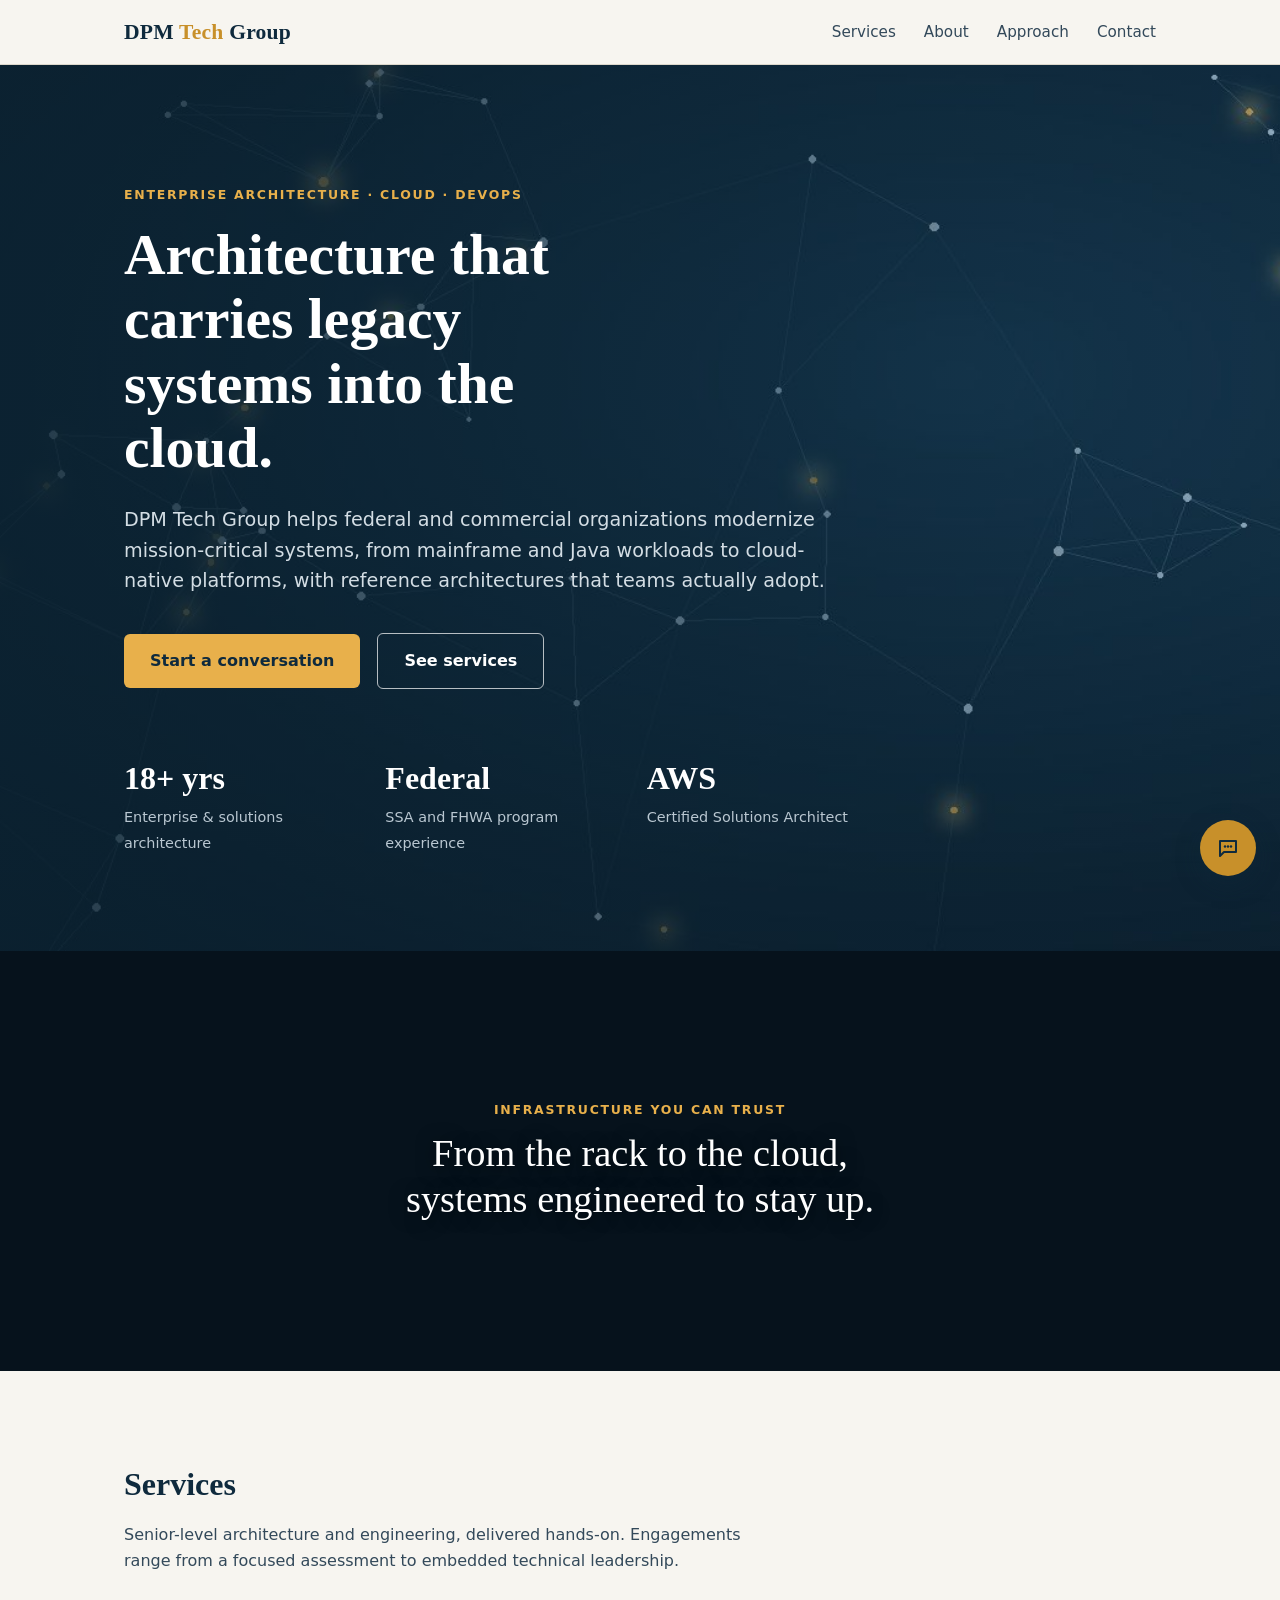
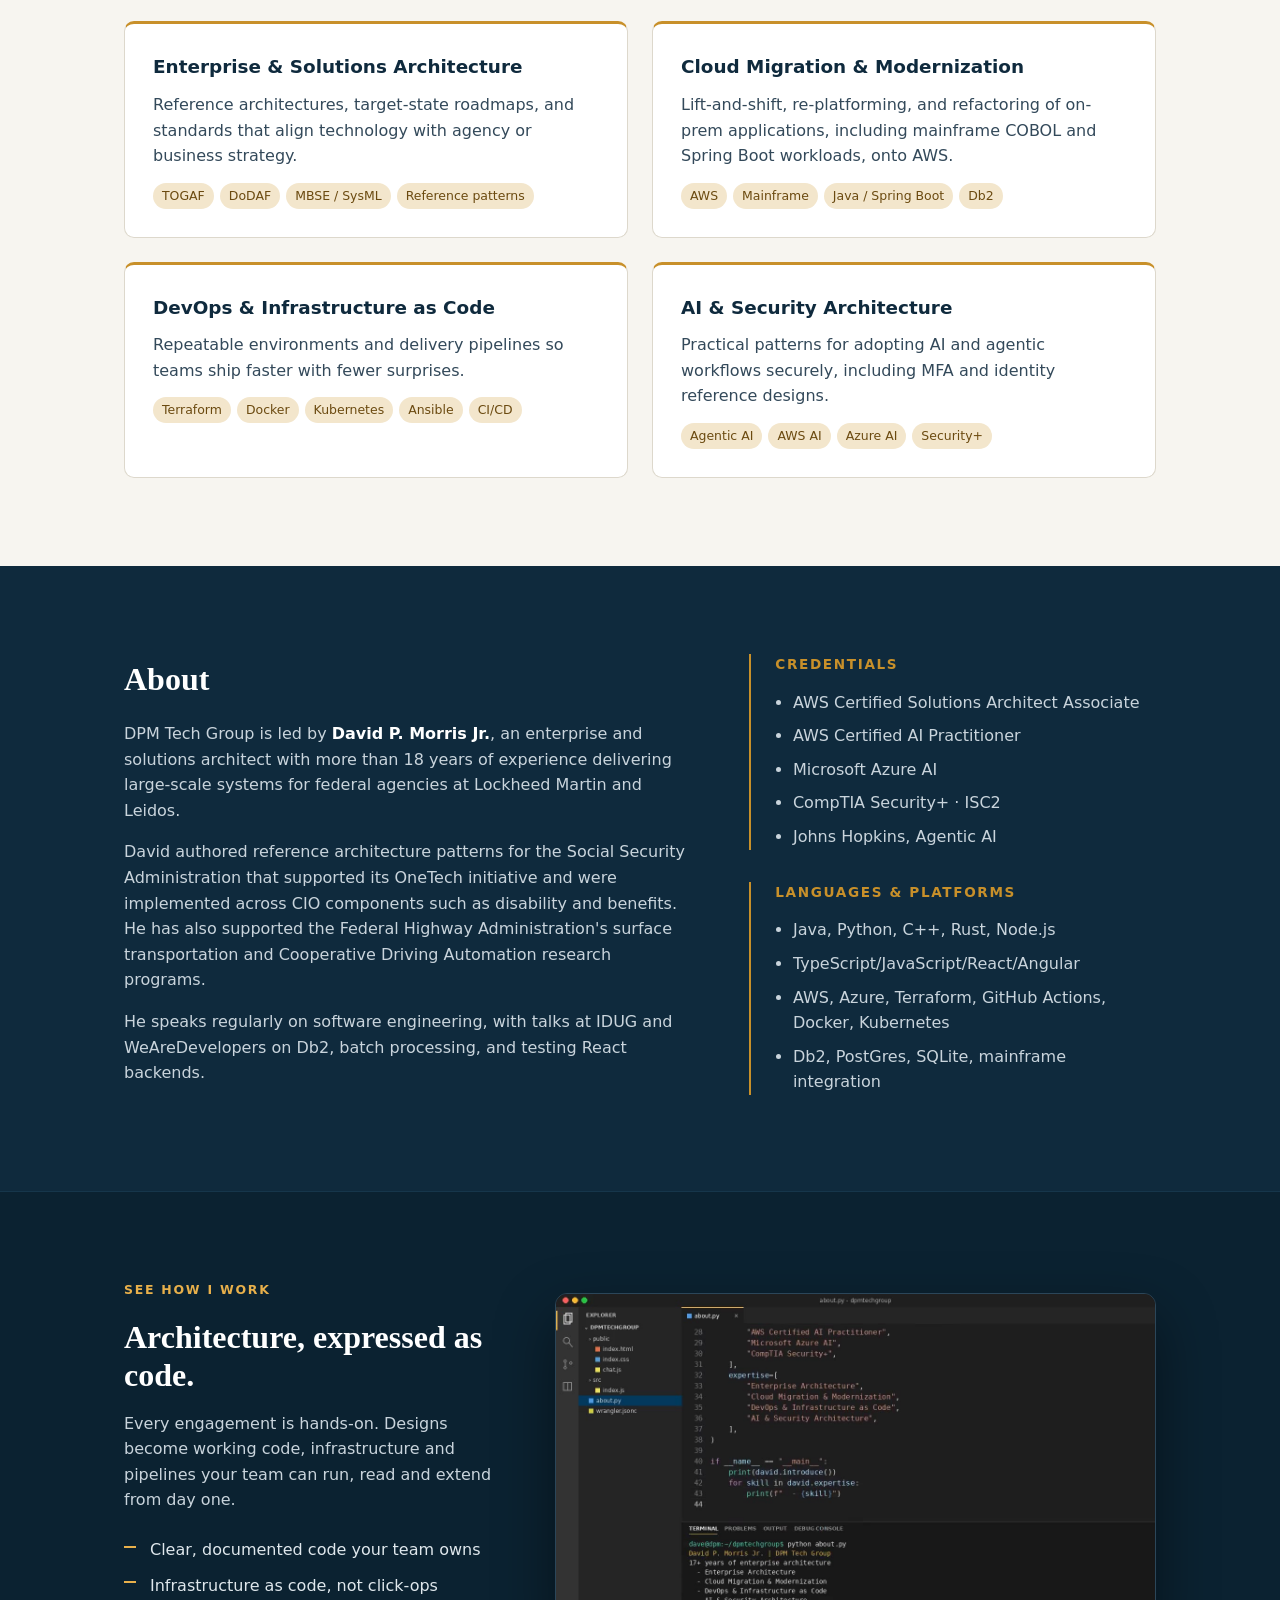
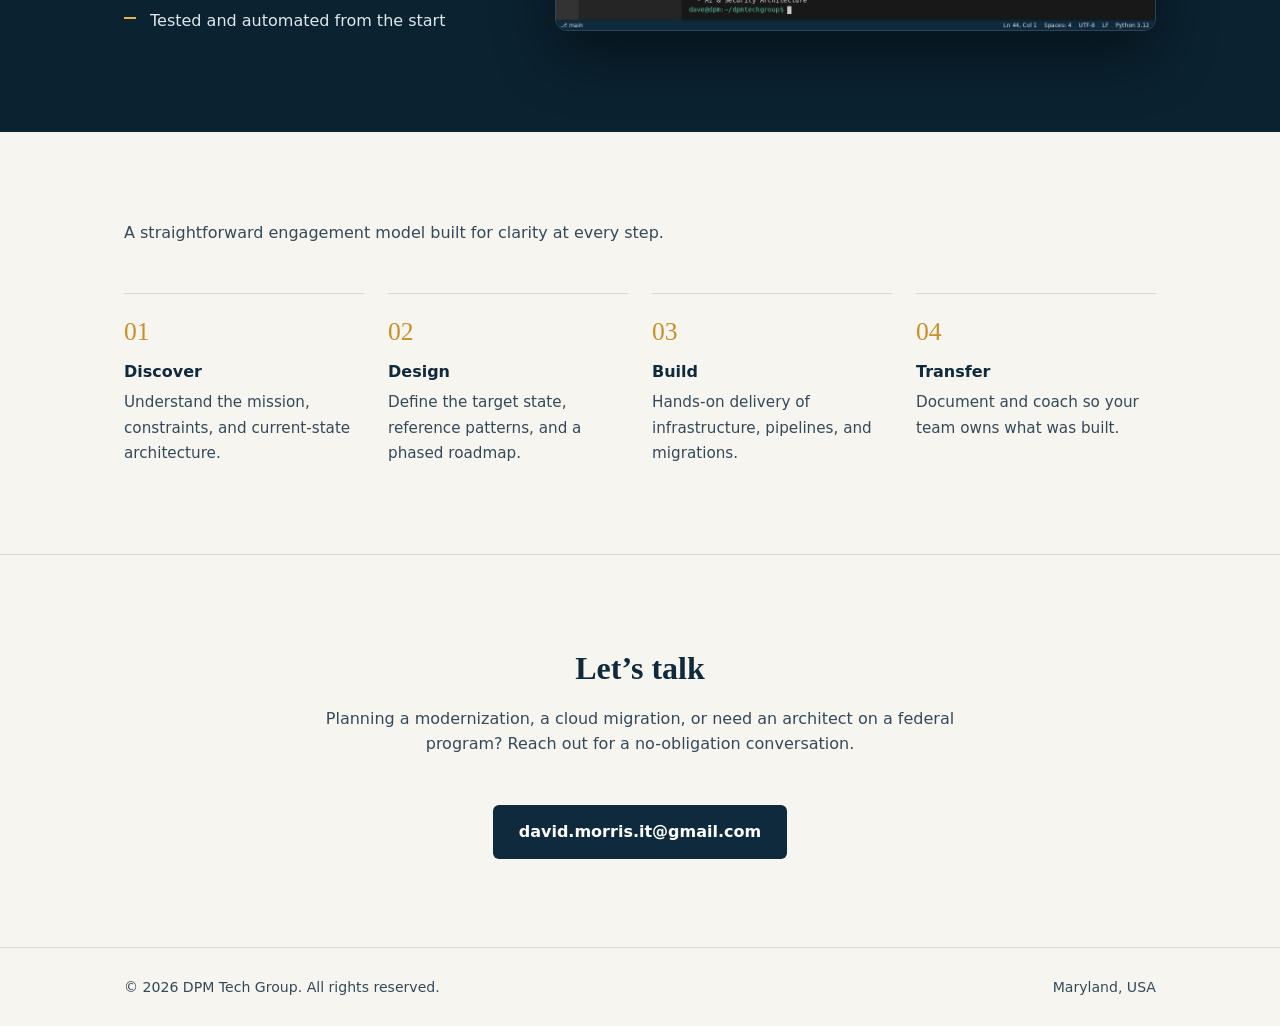
==== public/index.html @ 83e02fd6 "initial commit" ====
<!DOCTYPE html>
<html lang="en">
<head>
  <meta charset="utf-8">
  <meta name="viewport" content="width=device-width, initial-scale=1">
  <title>DPM Tech Group — Enterprise Architecture & Cloud Consulting</title>
  <meta name="description" content="DPM Tech Group provides enterprise architecture, cloud migration, and DevOps consulting for federal and commercial organizations.">
  <link rel="canonical" href="https://dpmtechgroup.com/">
  <meta property="og:title" content="DPM Tech Group — Enterprise Architecture & Cloud Consulting">
  <meta property="og:description" content="Architecture, cloud modernization, and DevOps consulting led by David P. Morris Jr.">
  <meta property="og:url" content="https://dpmtechgroup.com/">
  <meta property="og:type" content="website">
  <link rel="icon" href="data:image/svg+xml,<svg xmlns='http://www.w3.org/2000/svg' viewBox='0 0 64 64'><rect width='64' height='64' rx='12' fill='%230f2a3d'/><text x='50%25' y='56%25' text-anchor='middle' dominant-baseline='middle' font-family='Georgia,serif' font-size='30' fill='%23e8b04b'>D</text></svg>">
  <link rel="stylesheet" href="index.css">
</head>
<body>

<header>
  <div class="wrap nav">
    <a class="brand" href="#top">DPM <span>Tech</span> Group</a>
    <nav aria-label="Main">
      <ul>
        <li><a class="link" href="#services">Services</a></li>
        <li><a class="link" href="#about">About</a></li>
        <li><a class="link" href="#approach">Approach</a></li>
        <li><a class="link" href="#contact">Contact</a></li>
      </ul>
    </nav>
  </div>
</header>

<main id="top">
  <section class="hero">
    <video class="hero-video" autoplay muted loop playsinline preload="auto" poster="hero-poster.jpg" aria-hidden="true">
      <source src="hero.mp4" type="video/mp4">
    </video>
    <div class="wrap">
      <p class="eyebrow">Enterprise Architecture &middot; Cloud &middot; DevOps</p>
      <h1>Architecture that carries legacy systems into the cloud.</h1>
      <p class="lede">DPM Tech Group helps federal and commercial organizations modernize mission-critical systems, from mainframe and Java workloads to cloud-native platforms, with reference architectures that teams actually adopt.</p>
      <a class="btn" href="#contact">Start a conversation</a>
      <a class="btn ghost" href="#services">See services</a>

      <div class="stats">
        <div class="stat"><b>18+ yrs</b><small>Enterprise &amp; solutions architecture</small></div>
        <div class="stat"><b>Federal</b><small>SSA and FHWA program experience</small></div>
        <div class="stat"><b>AWS</b><small>Certified Solutions Architect</small></div>
      </div>
    </div>
  </section>

  <section class="banner" aria-label="Data center infrastructure">
    <video class="banner-video" autoplay muted loop playsinline preload="metadata" poster="datacenter-poster.jpg" aria-hidden="true">
      <source src="datacenter.mp4" type="video/mp4">
    </video>
    <div class="wrap banner-text">
      <p class="eyebrow">Infrastructure you can trust</p>
      <p class="banner-line">From the rack to the cloud, systems engineered to stay up.</p>
    </div>
  </section>

  <section id="services">
    <div class="wrap">
      <h2>Services</h2>
      <p class="section-intro">Senior-level architecture and engineering, delivered hands-on. Engagements range from a focused assessment to embedded technical leadership.</p>
      <div class="grid">
        <article class="card">
          <h3>Enterprise &amp; Solutions Architecture</h3>
          <p>Reference architectures, target-state roadmaps, and standards that align technology with agency or business strategy.</p>
          <ul class="tags"><li>TOGAF</li><li>DoDAF</li><li>MBSE / SysML</li><li>Reference patterns</li></ul>
        </article>
        <article class="card">
          <h3>Cloud Migration &amp; Modernization</h3>
          <p>Lift-and-shift, re-platforming, and refactoring of on-prem applications, including mainframe COBOL and Spring Boot workloads, onto AWS.</p>
          <ul class="tags"><li>AWS</li><li>Mainframe</li><li>Java / Spring Boot</li><li>Db2</li></ul>
        </article>
        <article class="card">
          <h3>DevOps &amp; Infrastructure as Code</h3>
          <p>Repeatable environments and delivery pipelines so teams ship faster with fewer surprises.</p>
          <ul class="tags"><li>Terraform</li><li>Docker</li><li>Kubernetes</li><li>Ansible</li><li>CI/CD</li></ul>
        </article>
        <article class="card">
          <h3>AI &amp; Security Architecture</h3>
          <p>Practical patterns for adopting AI and agentic workflows securely, including MFA and identity reference designs.</p>
          <ul class="tags"><li>Agentic AI</li><li>AWS AI</li><li>Azure AI</li><li>Security+</li></ul>
        </article>
      </div>
    </div>
  </section>

  <section id="about" class="about">
    <div class="wrap cols">
      <div>
        <h2>About</h2>
        <p>DPM Tech Group is led by <strong>David P. Morris Jr.</strong>, an enterprise and solutions architect with more than 18 years of experience delivering large-scale systems for federal agencies at Lockheed Martin and Leidos.</p>
        <p>David authored reference architecture patterns for the Social Security Administration that supported its OneTech initiative and were implemented across CIO components such as disability and benefits. He has also supported the Federal Highway Administration's surface transportation and Cooperative Driving Automation research programs.</p>
        <p>He speaks regularly on software engineering, with talks at IDUG and WeAreDevelopers on Db2, batch processing, and testing React backends.</p>
      </div>
      <div>
        <div class="panel">
          <h3>Credentials</h3>
          <ul>
            <li>AWS Certified Solutions Architect Associate</li>
            <li>AWS Certified AI Practitioner</li>
            <li>Microsoft Azure AI</li>
            <li>CompTIA Security+ &middot; ISC2</li>
            <li>Johns Hopkins, Agentic AI</li>
          </ul>
        </div>
        <div class="panel">
          <h3>Languages &amp; Platforms</h3>
          <ul>
            <li>Java, Python, C++, Rust, Node.js </li>
            <li>TypeScript/JavaScript/React/Angular</li>
            <li>AWS, Azure, Terraform, GitHub Actions, Docker, Kubernetes</li>
            <li>Db2, PostGres, SQLite, mainframe integration</li>
          </ul>
        </div>
      </div>
    </div>
  </section>

  <section id="how-i-work" class="howiwork">
    <div class="wrap howiwork-grid">
      <div class="howiwork-text">
        <p class="eyebrow">See how I work</p>
        <h2>Architecture, expressed as code.</h2>
        <p>Every engagement is hands-on. Designs become working code, infrastructure and pipelines your team can run, read and extend from day one.</p>
        <ul class="howiwork-points">
          <li>Clear, documented code your team owns</li>
          <li>Infrastructure as code, not click-ops</li>
          <li>Tested and automated from the start</li>
        </ul>
      </div>
      <figure class="howiwork-media">
        <video id="howVideo" muted playsinline loop preload="none" poster="how-i-work-poster.jpg" aria-label="Video: Python code describing DPM Tech Group being typed in a code editor and run in the terminal">
          <source src="how-i-work.mp4" type="video/mp4">
        </video>
      </figure>
    </div>
  </section>

  <section id="approach" class="approach">
    <div class="wrap">
      <p class="section-intro">A straightforward engagement model built for clarity at every step.</p>
      <ol>
        <li><strong>Discover</strong><span>Understand the mission, constraints, and current-state architecture.</span></li>
        <li><strong>Design</strong><span>Define the target state, reference patterns, and a phased roadmap.</span></li>
        <li><strong>Build</strong><span>Hands-on delivery of infrastructure, pipelines, and migrations.</span></li>
        <li><strong>Transfer</strong><span>Document and coach so your team owns what was built.</span></li>
      </ol>
    </div>
  </section>

  <section id="contact" class="contact">
    <div class="wrap">
      <h2>Let&rsquo;s talk</h2>
      <p class="section-intro">Planning a modernization, a cloud migration, or need an architect on a federal program? Reach out for a no-obligation conversation.</p>
      <!-- TODO: replace with the address you set up in Cloudflare Email Routing -->
      <a class="btn" href="mailto:david.morris.it@gmail.com">david.morris.it@gmail.com</a>
    </div>
  </section>
</main>

<footer>
  <div class="wrap">
    <span>&copy; <span id="yr">2026</span> DPM Tech Group. All rights reserved.</span>
    <span>Maryland, USA</span>
  </div>
</footer>

<a href="#top" class="to-top" id="toTop" aria-label="Back to top" title="Back to top">
  <svg viewBox="0 0 24 24" width="22" height="22" aria-hidden="true" focusable="false">
    <path d="M12 19V5M5 12l7-7 7 7" fill="none" stroke="currentColor" stroke-width="2.4" stroke-linecap="round" stroke-linejoin="round"/>
  </svg>
</a>

<script>
  document.getElementById('yr').textContent = new Date().getFullYear();

  // Back-to-top button: show after scrolling one screen, smooth-scroll on click
  (function () {
    var btn = document.getElementById('toTop');
    var reduceMotion = window.matchMedia('(prefers-reduced-motion: reduce)');
    var ticking = false;

    function update() {
      btn.classList.toggle('show', window.scrollY > window.innerHeight * 0.8);
      ticking = false;
    }
    window.addEventListener('scroll', function () {
      if (!ticking) { ticking = true; requestAnimationFrame(update); }
    }, { passive: true });
    update();

    btn.addEventListener('click', function (e) {
      e.preventDefault();
      window.scrollTo({ top: 0, behavior: reduceMotion.matches ? 'auto' : 'smooth' });
      document.querySelector('.brand').focus({ preventScroll: true }); // keep keyboard focus at the top
    });
  })();

    // "See how I work" video: start from the beginning when it scrolls into view, pause when it leaves
  (function () {
    var video = document.getElementById('howVideo');
    if (!video || !('IntersectionObserver' in window)) return;
    if (window.matchMedia('(prefers-reduced-motion: reduce)').matches) return; // poster only
    var started = false;
    new IntersectionObserver(function (entries) {
      entries.forEach(function (entry) {
        if (entry.isIntersecting) {
          if (!started) { video.currentTime = 0; started = true; }
          video.play().catch(function () {});
        } else {
          video.pause();
        }
      });
    }, { threshold: 0.5 }).observe(video);
  })();
</script>
<script src="chat.js" defer></script>
</body>
</html>
---- public/index.css ----
/* DPM Tech Group — site styles */
:root {
  --ink: #0f2a3d;
  --ink-2: #33495a;
  --paper: #f7f5f0;
  --card: #ffffff;
  --rule: #ddd8cc;
  --accent: #c8902a;
  --accent-soft: #f3e6cc;
  --max: 1080px;
}
* { box-sizing: border-box; }
html { scroll-behavior: smooth; }
body {
  margin: 0;
  font-family: "Inter", system-ui, -apple-system, "Segoe UI", Roboto, sans-serif;
  color: var(--ink);
  background: var(--paper);
  line-height: 1.6;
  -webkit-font-smoothing: antialiased;
}
a { color: inherit; }
.wrap { max-width: var(--max); margin: 0 auto; padding: 0 24px; }

/* Header */
header {
  position: sticky; top: 0; z-index: 10;
  background: rgba(247,245,240,.92);
  backdrop-filter: blur(8px);
  border-bottom: 1px solid var(--rule);
}
.nav { display: flex; align-items: center; justify-content: space-between; height: 64px; }
.brand { font-family: Georgia, "Times New Roman", serif; font-size: 1.35rem; font-weight: 700; text-decoration: none; letter-spacing: .01em; }
.brand span { color: var(--accent); }
.nav ul { list-style: none; display: flex; gap: 28px; margin: 0; padding: 0; }
.nav a.link { text-decoration: none; font-size: .95rem; color: var(--ink-2); }
.nav a.link:hover { color: var(--ink); }

/* Hero */
.hero {
  position: relative; overflow: hidden; isolation: isolate;
  padding: 120px 0 96px; background: #0b2231; color: #fff;
}
.hero-video, .hero::before { position: absolute; inset: 0; width: 100%; height: 100%; z-index: -1; }
.hero-video { object-fit: cover; }
.hero::before {
  content: ""; z-index: 0; pointer-events: none;
  background: linear-gradient(90deg, rgba(11,34,49,.85) 0%, rgba(11,34,49,.55) 55%, rgba(11,34,49,.2) 100%);
}
.hero .wrap { position: relative; z-index: 1; }
.hero h1 { color: #fff; }
.hero .eyebrow { color: #e8b04b; }
.hero .lede { color: #d3dde4; }
.hero .btn { background: #e8b04b; color: var(--ink); }
.hero .btn:hover { background: #f0c26b; }
.hero .btn.ghost { background: transparent; color: #fff; border-color: rgba(255,255,255,.7); }
.hero .btn.ghost:hover { background: #fff; color: var(--ink); }
.hero .stat b { color: #fff; }
.hero .stat small { color: #b9c7d1; }
@media (prefers-reduced-motion: reduce) { .hero-video { display: none; } .hero { background: #0b2231 url(hero-poster.jpg) center/cover; } }
.eyebrow { text-transform: uppercase; letter-spacing: .14em; font-size: .78rem; font-weight: 600; color: var(--accent); margin: 0 0 18px; }
h1 {
  font-family: Georgia, "Times New Roman", serif;
  font-size: clamp(2.2rem, 5vw, 3.6rem);
  line-height: 1.12; font-weight: 700; margin: 0 0 24px; max-width: 18ch;
}
.lede { font-size: 1.2rem; color: var(--ink-2); max-width: 60ch; margin: 0 0 36px; }
.btn {
  display: inline-block; padding: 14px 26px; border-radius: 6px;
  background: var(--ink); color: #fff; text-decoration: none; font-weight: 600;
  transition: transform .15s ease, background .15s ease;
}
.btn:hover { background: #18405c; transform: translateY(-1px); }
.btn.ghost { background: transparent; color: var(--ink); border: 1px solid var(--ink); margin-left: 12px; }
.btn.ghost:hover { background: var(--ink); color: #fff; }

.stats { display: grid; grid-template-columns: repeat(3, 1fr); gap: 24px; margin-top: 64px; max-width: 760px; }
.stat b { display: block; font-family: Georgia, serif; font-size: 2rem; color: var(--ink); }
.stat small { color: var(--ink-2); font-size: .9rem; }

/* Sections */
section { padding: 88px 0; }
h2 { font-family: Georgia, "Times New Roman", serif; font-size: 2rem; margin: 0 0 12px; }
.section-intro { color: var(--ink-2); max-width: 62ch; margin: 0 0 48px; }

.grid { display: grid; grid-template-columns: repeat(2, 1fr); gap: 24px; }
@media (max-width: 760px) { .grid { grid-template-columns: 1fr; } }
.card {
  background: var(--card); border: 1px solid var(--rule); border-radius: 10px; padding: 28px;
  border-top: 3px solid var(--accent);
}
.card h3 { margin: 0 0 10px; font-size: 1.15rem; }
.card p { margin: 0 0 14px; color: var(--ink-2); }
.tags { display: flex; flex-wrap: wrap; gap: 6px; margin: 0; padding: 0; list-style: none; }
.tags li { font-size: .78rem; background: var(--accent-soft); color: #6b4a10; padding: 3px 9px; border-radius: 999px; }

.about { background: var(--ink); color: #e9eef2; }
.about h2 { color: #fff; }
.about .cols { display: grid; grid-template-columns: 1.4fr 1fr; gap: 56px; align-items: start; }
.about p { color: #c9d4dc; }
.about ul { padding-left: 1.1em; margin: 0; color: #c9d4dc; }
.about li { margin-bottom: 8px; }
.about h3 { color: var(--accent); font-size: .85rem; text-transform: uppercase; letter-spacing: .12em; margin: 0 0 14px; }
.about .panel { border-left: 2px solid var(--accent); padding-left: 24px; }
.about .panel + .panel { margin-top: 32px; }

.approach ol { list-style: none; counter-reset: step; padding: 0; margin: 0; display: grid; grid-template-columns: repeat(auto-fit, minmax(220px, 1fr)); gap: 24px; }
.approach li { counter-increment: step; padding-top: 18px; border-top: 1px solid var(--rule); }
.approach li::before { content: "0" counter(step); font-family: Georgia, serif; font-size: 1.6rem; color: var(--accent); display: block; margin-bottom: 6px; }
.approach strong { display: block; margin-bottom: 4px; }
.approach span { color: var(--ink-2); font-size: .95rem; }

.contact { text-align: center; border-top: 1px solid var(--rule); }
.contact .section-intro { margin-left: auto; margin-right: auto; }

footer { padding: 28px 0; border-top: 1px solid var(--rule); color: var(--ink-2); font-size: .88rem; }
footer .wrap { display: flex; justify-content: space-between; flex-wrap: wrap; gap: 12px; }

@media (max-width: 760px) {
  .nav ul { display: none; }
  .hero { padding: 64px 0 56px; }
  .stats { grid-template-columns: 1fr; gap: 16px; }
  .about .cols { grid-template-columns: 1fr; gap: 40px; }
  .btn.ghost { margin: 12px 0 0; }
}
.about strong { color: #fff; }

/* Data center video banner */
.banner {
  position: relative; overflow: hidden; isolation: isolate;
  height: clamp(260px, 38vw, 420px); padding: 0;
  display: flex; align-items: center;
  background: #06121c url(datacenter-poster.jpg) center/cover;
  color: #fff;
}
.banner-video { position: absolute; inset: 0; width: 100%; height: 100%; object-fit: cover; z-index: -2; }
.banner::before {
  content: ""; position: absolute; inset: 0; z-index: -1;
  background: linear-gradient(180deg, rgba(6,18,28,.35) 0%, rgba(6,18,28,.15) 40%, rgba(6,18,28,.75) 100%);
}
.banner-text { width: 100%; text-align: center; }
.banner .eyebrow { color: #e8b04b; margin-bottom: 10px; }
.banner-line {
  margin: 0 auto; max-width: 26ch;
  font-family: Georgia, "Times New Roman", serif;
  font-size: clamp(1.5rem, 3.2vw, 2.4rem); line-height: 1.2;
  text-shadow: 0 2px 18px rgba(0,0,0,.6);
}
@media (prefers-reduced-motion: reduce) { .banner-video { display: none; } }

/* Back-to-top button */
.to-top {
  position: fixed; right: 28px; bottom: 96px; z-index: 20;
  width: 48px; height: 48px; border-radius: 50%;
  display: grid; place-items: center;
  background: var(--ink); color: #fff; text-decoration: none;
  box-shadow: 0 6px 20px rgba(15,42,61,.3);
  opacity: 0; visibility: hidden; transform: translateY(12px);
  transition: opacity .25s ease, transform .25s ease, visibility .25s, background .15s ease;
}
.to-top.show { opacity: 1; visibility: visible; transform: none; }
.to-top:hover { background: var(--accent); color: var(--ink); }
.to-top:focus-visible { outline: 3px solid var(--accent); outline-offset: 3px; }
@media (max-width: 760px) { .to-top { right: 20px; bottom: 84px; width: 44px; height: 44px; } }
@media (prefers-reduced-motion: reduce) {
  html { scroll-behavior: auto; }
  .to-top { transition: none; }
}

/* Chat assistant */
.sr-only { position: absolute; width: 1px; height: 1px; padding: 0; margin: -1px; overflow: hidden; clip: rect(0 0 0 0); border: 0; }
.chat-launcher {
  position: fixed; right: 24px; bottom: 24px; z-index: 30;
  width: 56px; height: 56px; border-radius: 50%; border: 0; cursor: pointer;
  display: grid; place-items: center;
  background: var(--accent); color: var(--ink);
  box-shadow: 0 8px 24px rgba(15,42,61,.35);
  transition: transform .15s ease, background .15s ease;
}
.chat-launcher:hover { transform: scale(1.06); background: #e0a63d; }
.chat-launcher:focus-visible { outline: 3px solid var(--ink); outline-offset: 3px; }
.chat-launcher .i-close, .chat.open .chat-launcher .i-open { display: none; }
.chat.open .chat-launcher .i-close { display: block; }
body:has(.chat.open) .to-top { opacity: 0; visibility: hidden; }

.chat-panel {
  position: fixed; right: 24px; bottom: 92px; z-index: 30;
  width: min(380px, calc(100vw - 32px)); height: min(560px, calc(100vh - 120px));
  padding: 0; display: flex; flex-direction: column;
  background: #fff; border: 1px solid var(--rule); border-radius: 14px; overflow: hidden;
  box-shadow: 0 18px 50px rgba(15,42,61,.28);
  animation: chat-in .2s ease;
}
.chat-panel[hidden] { display: none; }
@keyframes chat-in { from { opacity: 0; transform: translateY(10px); } to { opacity: 1; transform: none; } }

.chat-head { display: flex; align-items: center; justify-content: space-between; padding: 14px 16px; background: var(--ink); color: #fff; }
.chat-head strong { display: block; font-family: Georgia, serif; font-size: 1.05rem; }
.chat-head strong span { color: #e8b04b; }
.chat-head small { color: #b9c7d1; font-size: .78rem; }
.chat-x { background: none; border: 0; color: #fff; font-size: 1.6rem; line-height: 1; cursor: pointer; padding: 4px 8px; border-radius: 6px; }
.chat-x:hover { background: rgba(255,255,255,.12); }

.chat-log { flex: 1; overflow-y: auto; padding: 16px; display: flex; flex-direction: column; gap: 10px; background: var(--paper); }
.msg { max-width: 85%; padding: 10px 13px; border-radius: 14px; font-size: .93rem; line-height: 1.45; white-space: pre-wrap; overflow-wrap: anywhere; }
.msg-assistant { align-self: flex-start; background: #fff; border: 1px solid var(--rule); border-bottom-left-radius: 4px; }
.msg-user { align-self: flex-end; background: var(--ink); color: #fff; border-bottom-right-radius: 4px; }
.msg-error { align-self: flex-start; background: #fdecea; color: #8a1c13; border: 1px solid #f5c2bd; }
.msg.typing { display: flex; gap: 5px; padding: 14px; }
.msg.typing span { width: 7px; height: 7px; border-radius: 50%; background: var(--ink-2); opacity: .4; animation: chat-dot 1s infinite; }
.msg.typing span:nth-child(2) { animation-delay: .15s; }
.msg.typing span:nth-child(3) { animation-delay: .3s; }
@keyframes chat-dot { 0%, 100% { opacity: .25; transform: translateY(0); } 50% { opacity: .9; transform: translateY(-3px); } }

.chat-suggest { display: flex; flex-wrap: wrap; gap: 6px; padding: 0 16px 12px; background: var(--paper); }
.chat-suggest[hidden] { display: none; }
.chat-suggest button {
  font: inherit; font-size: .8rem; cursor: pointer;
  background: #fff; color: var(--ink); border: 1px solid var(--accent); border-radius: 999px; padding: 5px 11px;
}
.chat-suggest button:hover { background: var(--accent-soft); }

.chat-form { display: flex; gap: 8px; align-items: flex-end; padding: 12px; border-top: 1px solid var(--rule); background: #fff; }
.chat-form textarea {
  flex: 1; resize: none; font: inherit; font-size: .93rem; line-height: 1.4;
  padding: 9px 12px; border: 1px solid var(--rule); border-radius: 10px; max-height: 120px; color: var(--ink);
}
.chat-form textarea:focus { outline: 2px solid var(--accent); outline-offset: 0; border-color: transparent; }
.chat-form button {
  width: 40px; height: 40px; flex: none; border: 0; border-radius: 10px; cursor: pointer;
  display: grid; place-items: center; background: var(--ink); color: #fff;
}
.chat-form button:disabled { opacity: .5; cursor: default; }
.chat-note { margin: 0; padding: 0 12px 10px; font-size: .72rem; color: var(--ink-2); background: #fff; }

@media (max-width: 760px) {
  .chat-launcher { right: 16px; bottom: 16px; width: 52px; height: 52px; }
  .chat-panel { right: 8px; left: 8px; bottom: 80px; width: auto; height: calc(100vh - 100px); }
}
@media (prefers-reduced-motion: reduce) { .chat-panel { animation: none; } .msg.typing span { animation: none; } }

/* "See how I work" strip */
.howiwork { background: #0b2231; color: #e9eef2; border-top: 1px solid #16364b; }
.howiwork-grid { display: grid; grid-template-columns: minmax(0, 1fr) minmax(0, 1.6fr); gap: 56px; align-items: center; }
.howiwork h2 { color: #fff; line-height: 1.2; }
.howiwork .eyebrow { color: #e8b04b; }
.howiwork-text p { color: #c9d4dc; }
.howiwork-points { list-style: none; padding: 0; margin: 24px 0 0; }
.howiwork-points li { position: relative; padding-left: 26px; margin-bottom: 10px; color: #dfe7ec; }
.howiwork-points li::before { content: ""; position: absolute; left: 0; top: .55em; width: 12px; height: 2px; background: #e8b04b; }
.howiwork-media { margin: 0; border-radius: 12px; overflow: hidden; background: #1e1e1e; border: 1px solid #2b4659;
  box-shadow: 0 24px 60px rgba(0,0,0,.45); aspect-ratio: 16 / 9; }
.howiwork-media video { display: block; width: 100%; height: 100%; object-fit: cover; }
@media (max-width: 900px) { .howiwork-grid { grid-template-columns: 1fr; gap: 32px; } }
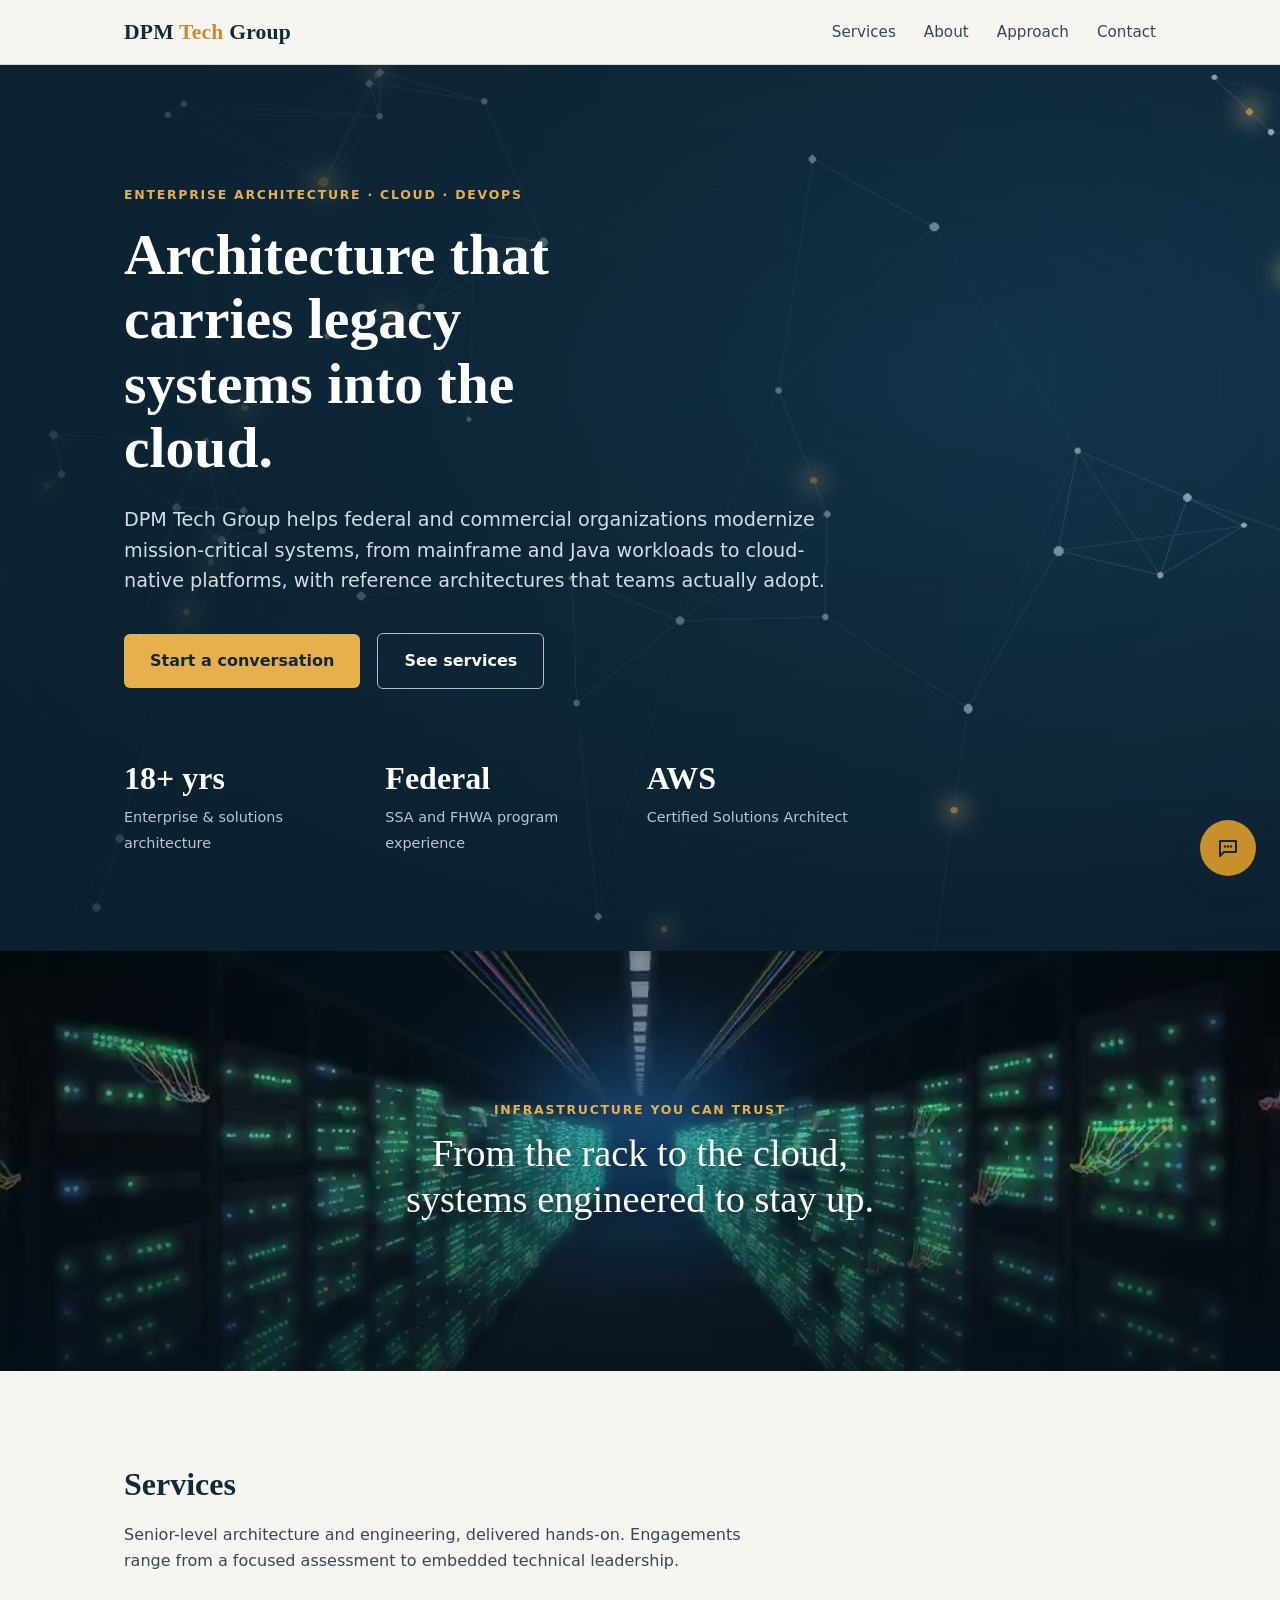
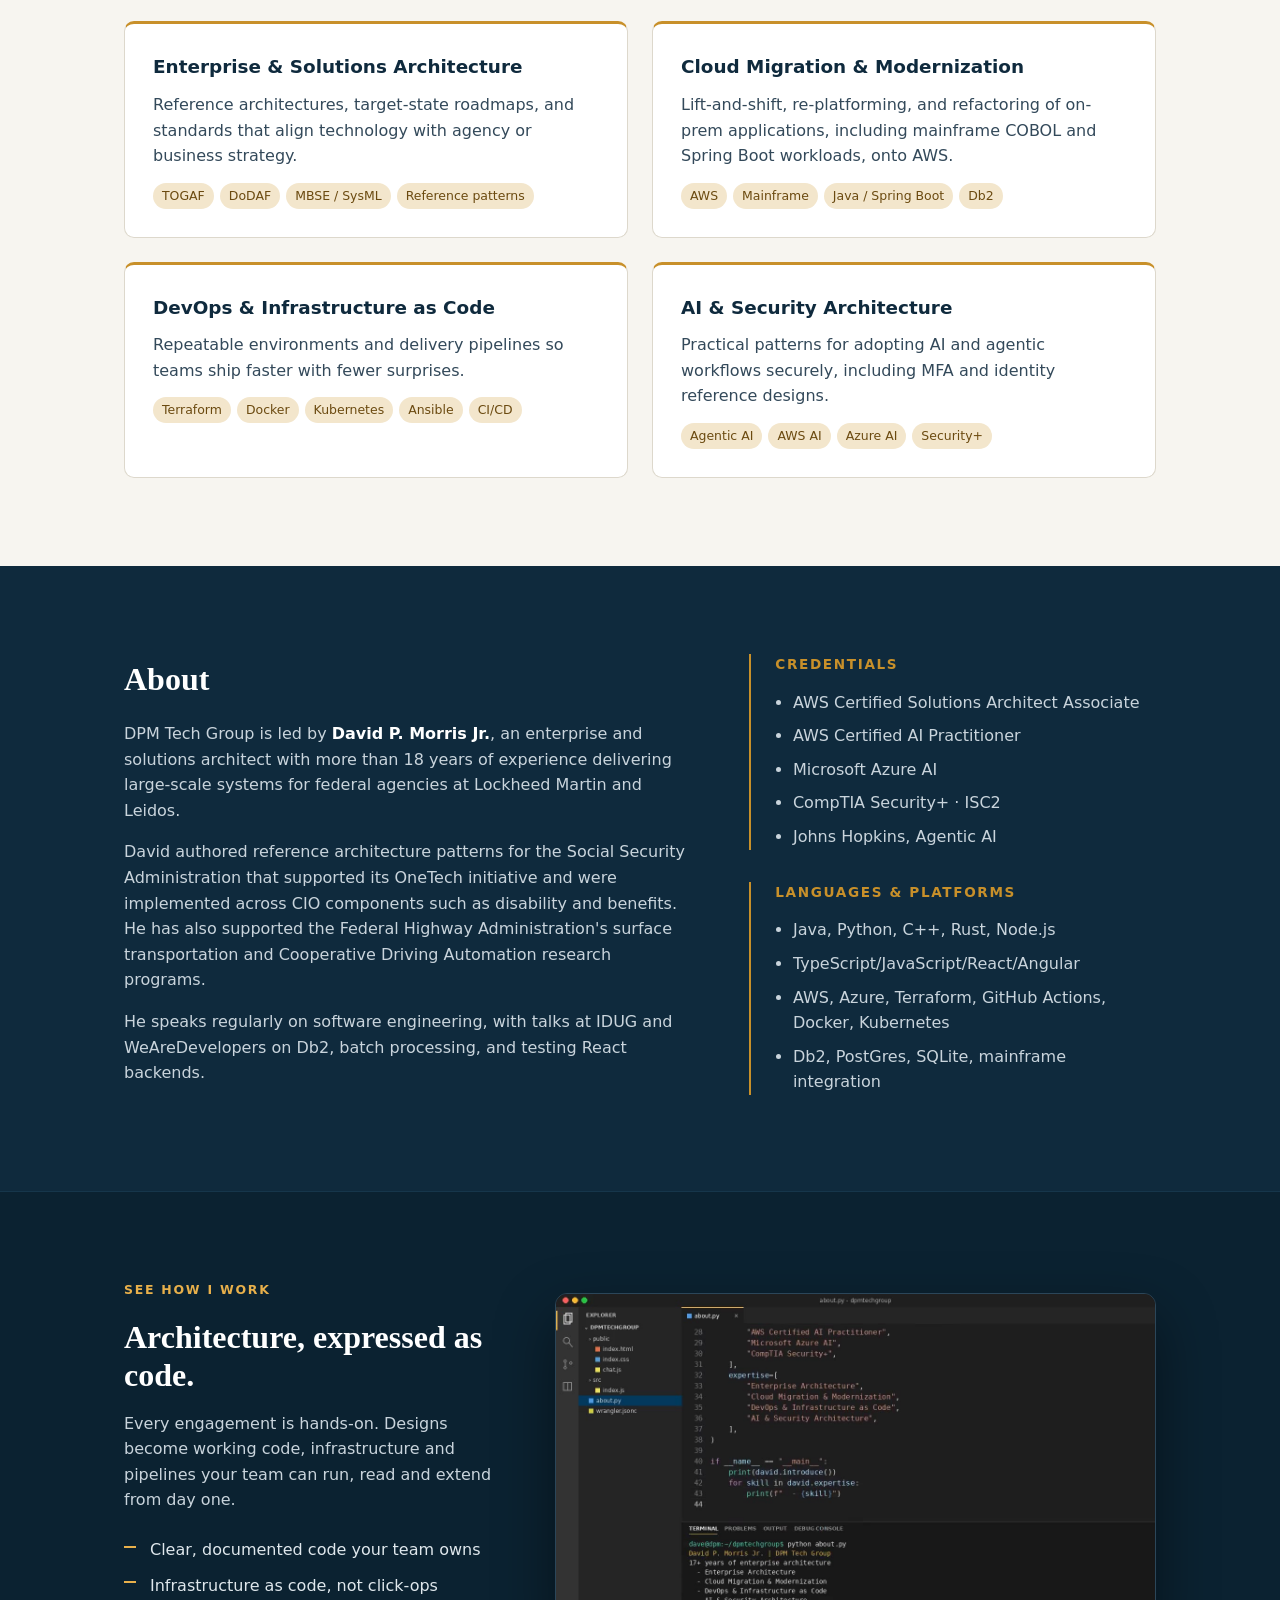
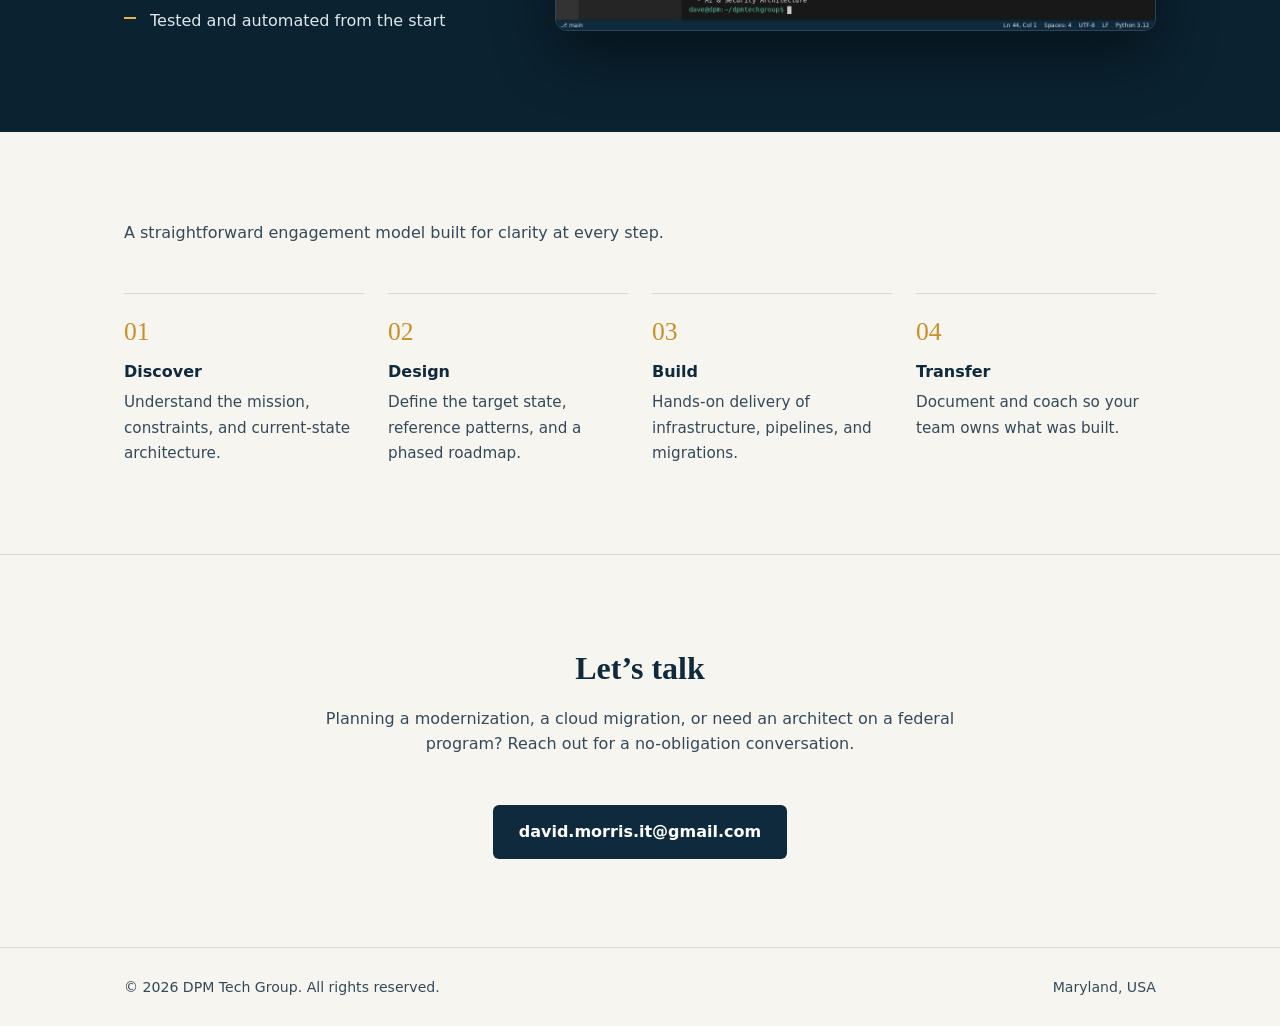
==== commit 6ff17c4c: "tweaks for mobile, etc." ====
--- a/public/index.html
+++ b/public/index.html
@@ -10,7 +10,20 @@
   <meta property="og:description" content="Architecture, cloud modernization, and DevOps consulting led by David P. Morris Jr.">
   <meta property="og:url" content="https://dpmtechgroup.com/">
   <meta property="og:type" content="website">
-  <link rel="icon" href="data:image/svg+xml,<svg xmlns='http://www.w3.org/2000/svg' viewBox='0 0 64 64'><rect width='64' height='64' rx='12' fill='%230f2a3d'/><text x='50%25' y='56%25' text-anchor='middle' dominant-baseline='middle' font-family='Georgia,serif' font-size='30' fill='%23e8b04b'>D</text></svg>">
+  <meta property="og:image" content="https://dpmtechgroup.com/og-image.png">
+  <meta property="og:image:width" content="1200">
+  <meta property="og:image:height" content="630">
+  <meta property="og:image:alt" content="DPM Tech Group — Architecture that carries legacy systems into the cloud.">
+  <meta property="og:site_name" content="DPM Tech Group">
+  <meta name="twitter:card" content="summary_large_image">
+  <meta name="twitter:title" content="DPM Tech Group — Enterprise Architecture & Cloud Consulting">
+  <meta name="twitter:description" content="Architecture, cloud modernization, and DevOps consulting led by David P. Morris Jr.">
+  <meta name="twitter:image" content="https://dpmtechgroup.com/og-image.png">
+
+  <link rel="icon" href="/favicon.ico" sizes="48x48">
+  <link rel="icon" type="image/svg+xml" href="data:image/svg+xml,<svg xmlns='http://www.w3.org/2000/svg' viewBox='0 0 64 64'><rect width='64' height='64' rx='12' fill='%230f2a3d'/><text x='50%25' y='56%25' text-anchor='middle' dominant-baseline='middle' font-family='Georgia,serif' font-size='30' fill='%23e8b04b'>D</text></svg>">
+  <link rel="apple-touch-icon" href="/apple-touch-icon.png">
+  <meta name="theme-color" content="#0f2a3d">
   <link rel="stylesheet" href="index.css">
 </head>
 <body>
@@ -19,7 +32,15 @@
   <div class="wrap nav">
     <a class="brand" href="#top">DPM <span>Tech</span> Group</a>
     <nav aria-label="Main">
-      <ul>
+      <button class="nav-toggle" type="button" aria-expanded="false" aria-controls="mainMenu" aria-label="Open menu">
+        <svg class="i-menu" viewBox="0 0 24 24" width="24" height="24" aria-hidden="true" focusable="false">
+          <path d="M4 7h16M4 12h16M4 17h16" fill="none" stroke="currentColor" stroke-width="2.2" stroke-linecap="round"/>
+        </svg>
+        <svg class="i-close" viewBox="0 0 24 24" width="24" height="24" aria-hidden="true" focusable="false">
+          <path d="M6 6l12 12M18 6L6 18" fill="none" stroke="currentColor" stroke-width="2.2" stroke-linecap="round"/>
+        </svg>
+      </button>
+      <ul id="mainMenu">
         <li><a class="link" href="#services">Services</a></li>
         <li><a class="link" href="#about">About</a></li>
         <li><a class="link" href="#approach">Approach</a></li>
@@ -134,7 +155,7 @@
       </div>
       <figure class="howiwork-media">
         <video id="howVideo" muted playsinline loop preload="none" poster="how-i-work-poster.jpg" aria-label="Video: Python code describing DPM Tech Group being typed in a code editor and run in the terminal">
-          <source src="how-i-work.mp4" type="video/mp4">
+          <source src="terraform-ecs-30s.mp4" type="video/mp4">
         </video>
       </figure>
     </div>
@@ -217,6 +238,33 @@
       });
     }, { threshold: 0.5 }).observe(video);
   })();
+
+  // Mobile menu: toggle, close on link tap, Escape, or widening past the breakpoint
+  (function () {
+    var toggle = document.querySelector('.nav-toggle');
+    var menu = document.getElementById('mainMenu');
+    if (!toggle || !menu) return;
+    var wide = window.matchMedia('(min-width: 761px)');
+
+    function setOpen(open) {
+      menu.classList.toggle('open', open);
+      toggle.setAttribute('aria-expanded', String(open));
+      toggle.setAttribute('aria-label', open ? 'Close menu' : 'Open menu');
+    }
+    toggle.addEventListener('click', function () {
+      setOpen(toggle.getAttribute('aria-expanded') !== 'true');
+    });
+    menu.addEventListener('click', function (e) {
+      if (e.target.closest('a')) setOpen(false);
+    });
+    document.addEventListener('keydown', function (e) {
+      if (e.key === 'Escape' && menu.classList.contains('open')) { setOpen(false); toggle.focus(); }
+    });
+    document.addEventListener('click', function (e) {
+      if (menu.classList.contains('open') && !e.target.closest('.nav')) setOpen(false);
+    });
+    wide.addEventListener('change', function () { if (wide.matches) setOpen(false); });
+  })();
 </script>
 <script src="chat.js" defer></script>
 </body>
--- a/public/index.css
+++ b/public/index.css
@@ -251,4 +251,33 @@
 .howiwork-media { margin: 0; border-radius: 12px; overflow: hidden; background: #1e1e1e; border: 1px solid #2b4659;
   box-shadow: 0 24px 60px rgba(0,0,0,.45); aspect-ratio: 16 / 9; }
 .howiwork-media video { display: block; width: 100%; height: 100%; object-fit: cover; }
-@media (max-width: 900px) { .howiwork-grid { grid-template-columns: 1fr; gap: 32px; } }+@media (max-width: 900px) { .howiwork-grid { grid-template-columns: 1fr; gap: 32px; } }
+/* Mobile menu */
+.nav { position: relative; }
+.nav-toggle {
+  display: none;
+  align-items: center; justify-content: center;
+  width: 44px; height: 44px; margin-right: -10px;
+  background: none; border: 0; border-radius: 8px;
+  color: var(--ink); cursor: pointer;
+}
+.nav-toggle:focus-visible { outline: 2px solid var(--accent); outline-offset: 2px; }
+.nav-toggle .i-close { display: none; }
+.nav-toggle[aria-expanded="true"] .i-menu { display: none; }
+.nav-toggle[aria-expanded="true"] .i-close { display: block; }
+
+@media (max-width: 760px) {
+  .nav-toggle { display: inline-flex; }
+  .nav ul {
+    display: none;
+    position: absolute; top: 100%; left: 0; right: 0;
+    flex-direction: column; gap: 0;
+    padding: 8px 24px 16px;
+    background: var(--paper);
+    border-bottom: 1px solid var(--rule);
+    box-shadow: 0 12px 24px rgba(15, 42, 61, .08);
+  }
+  .nav ul.open { display: flex; }
+  .nav ul li + li { border-top: 1px solid var(--rule); }
+  .nav a.link { display: block; padding: 14px 0; font-size: 1.05rem; }
+}
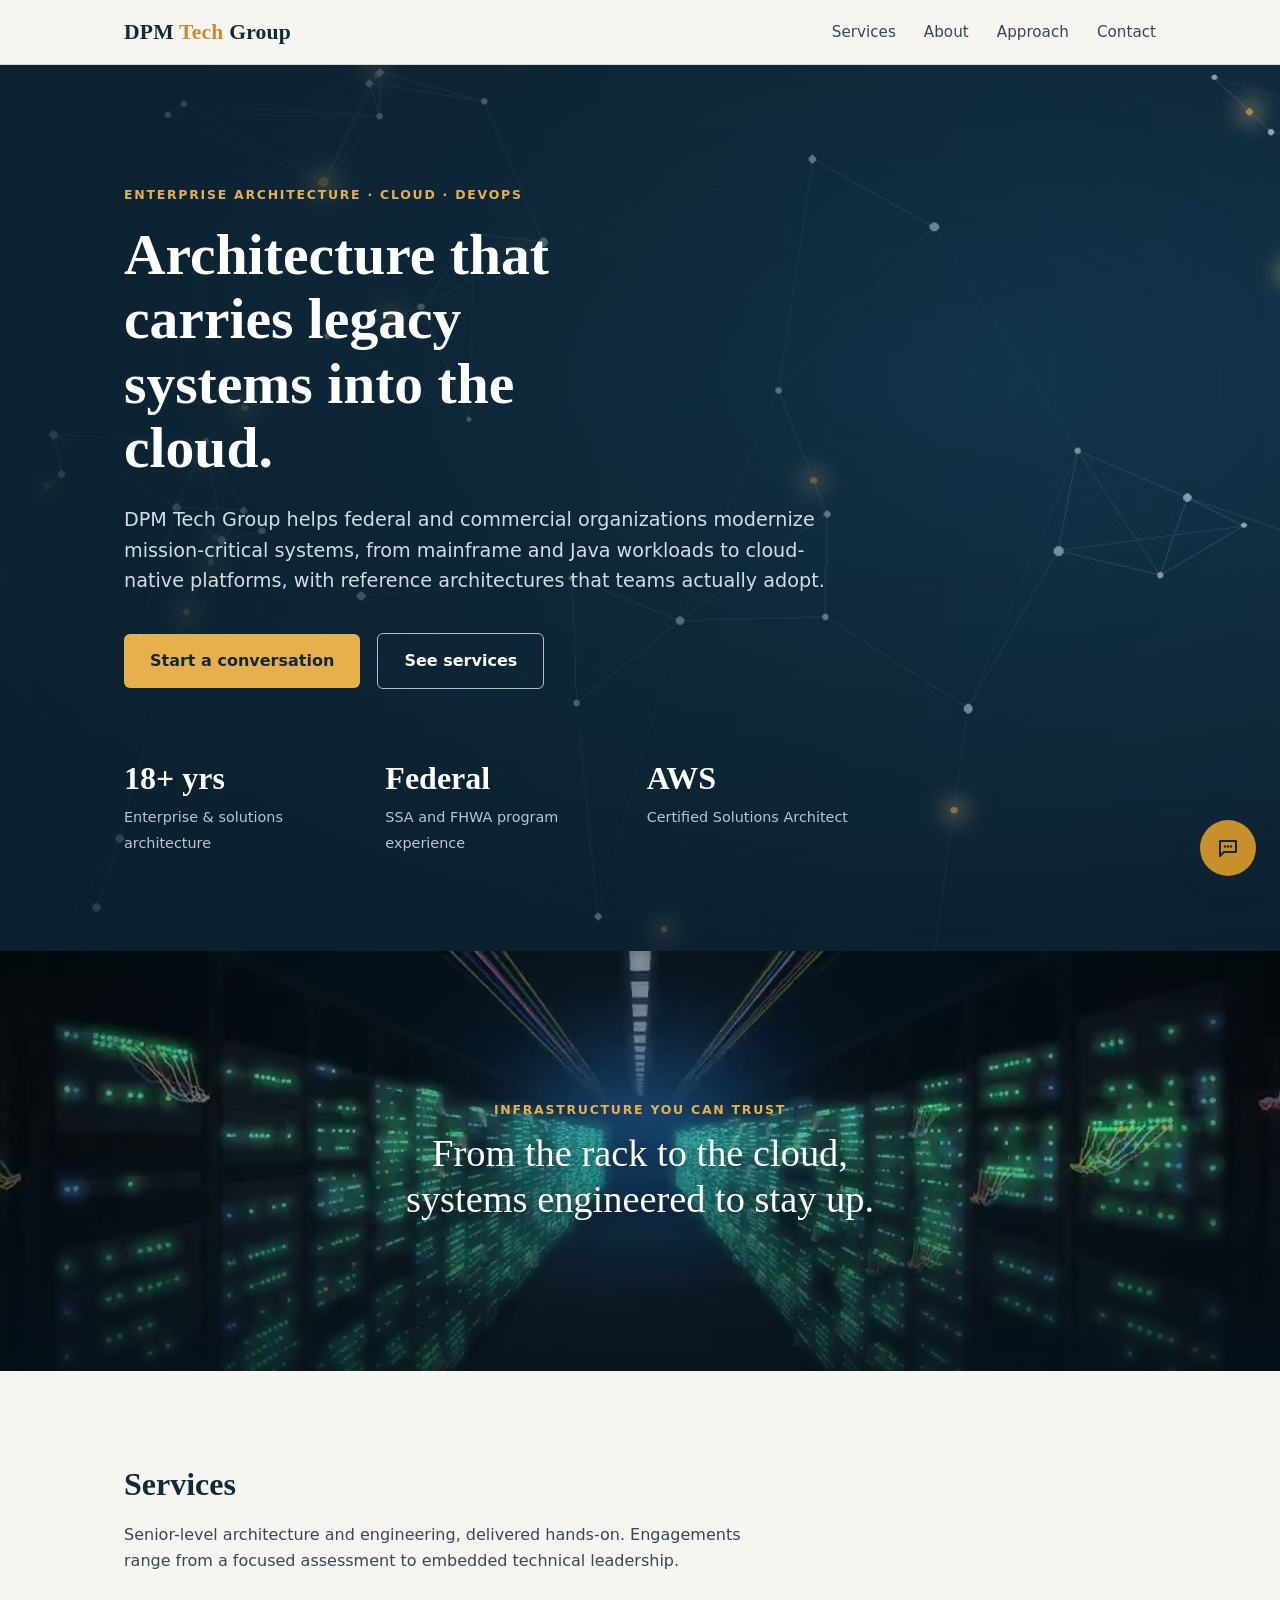
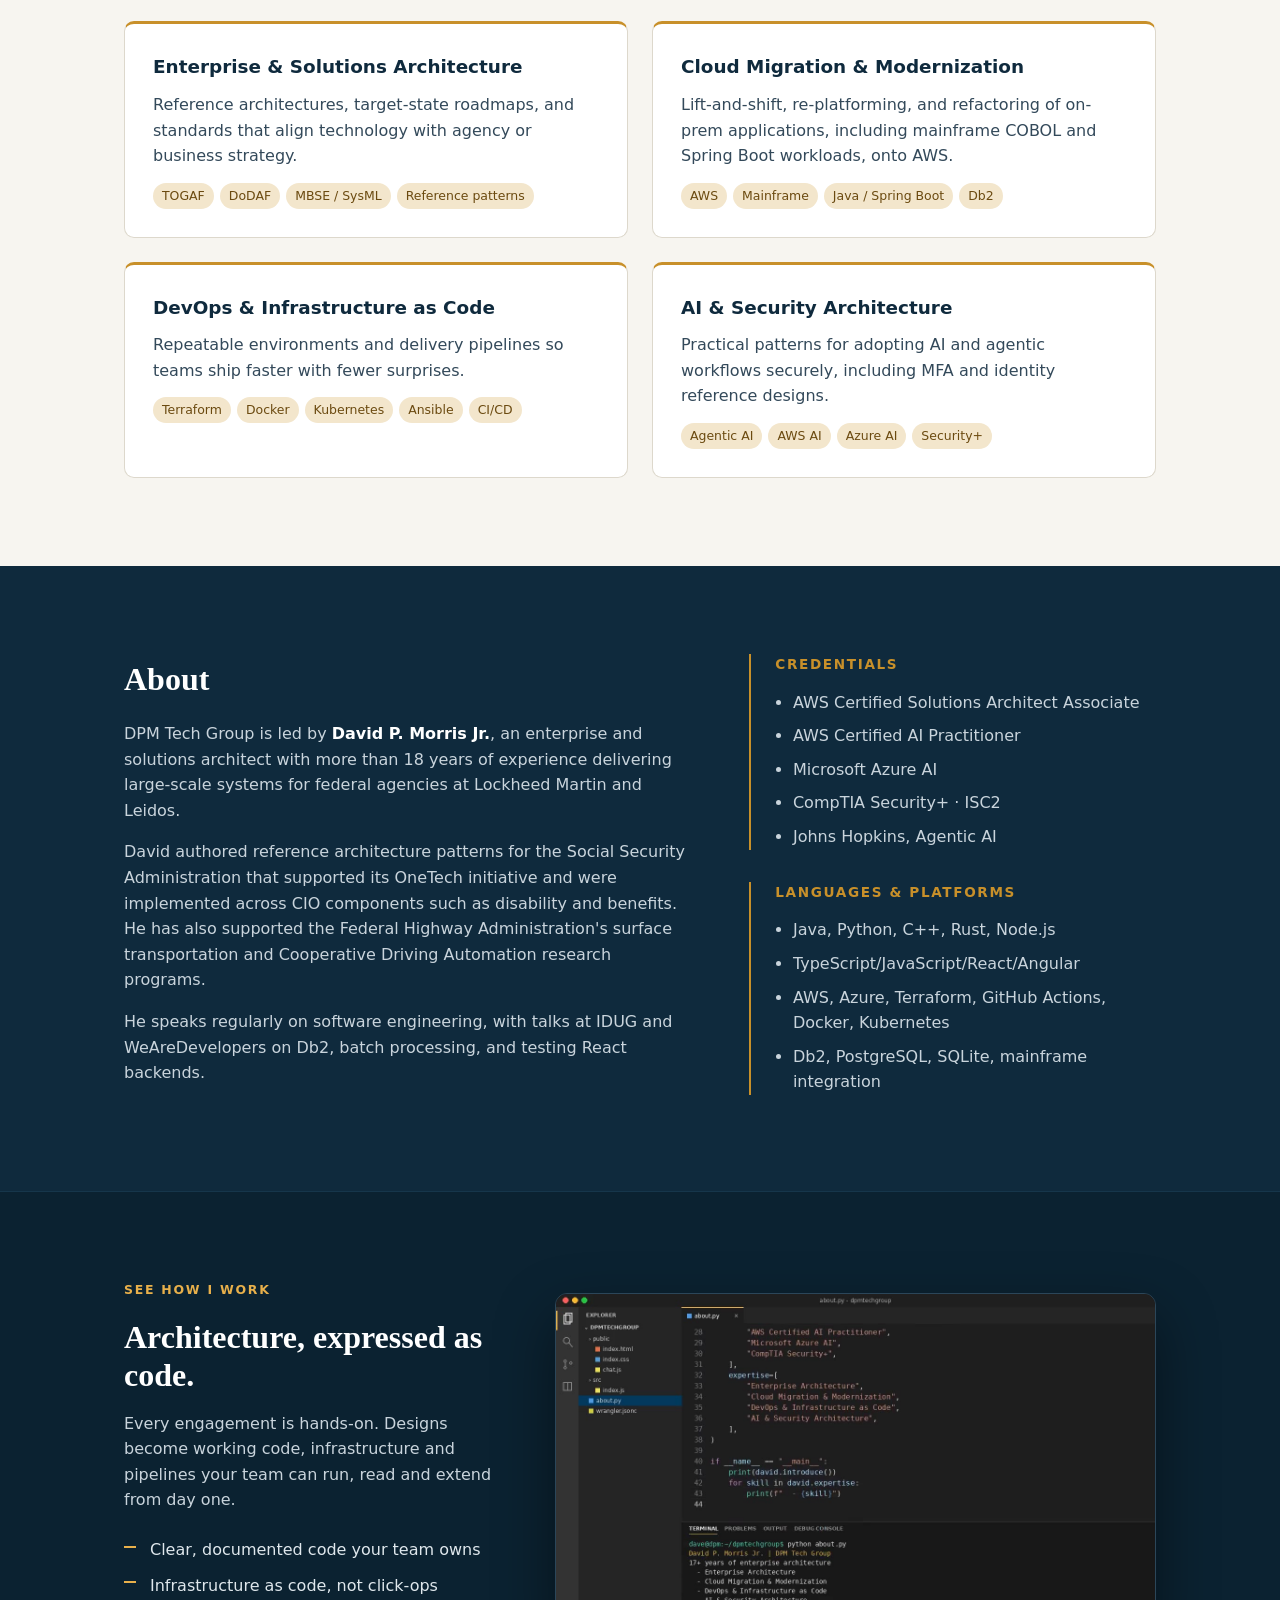
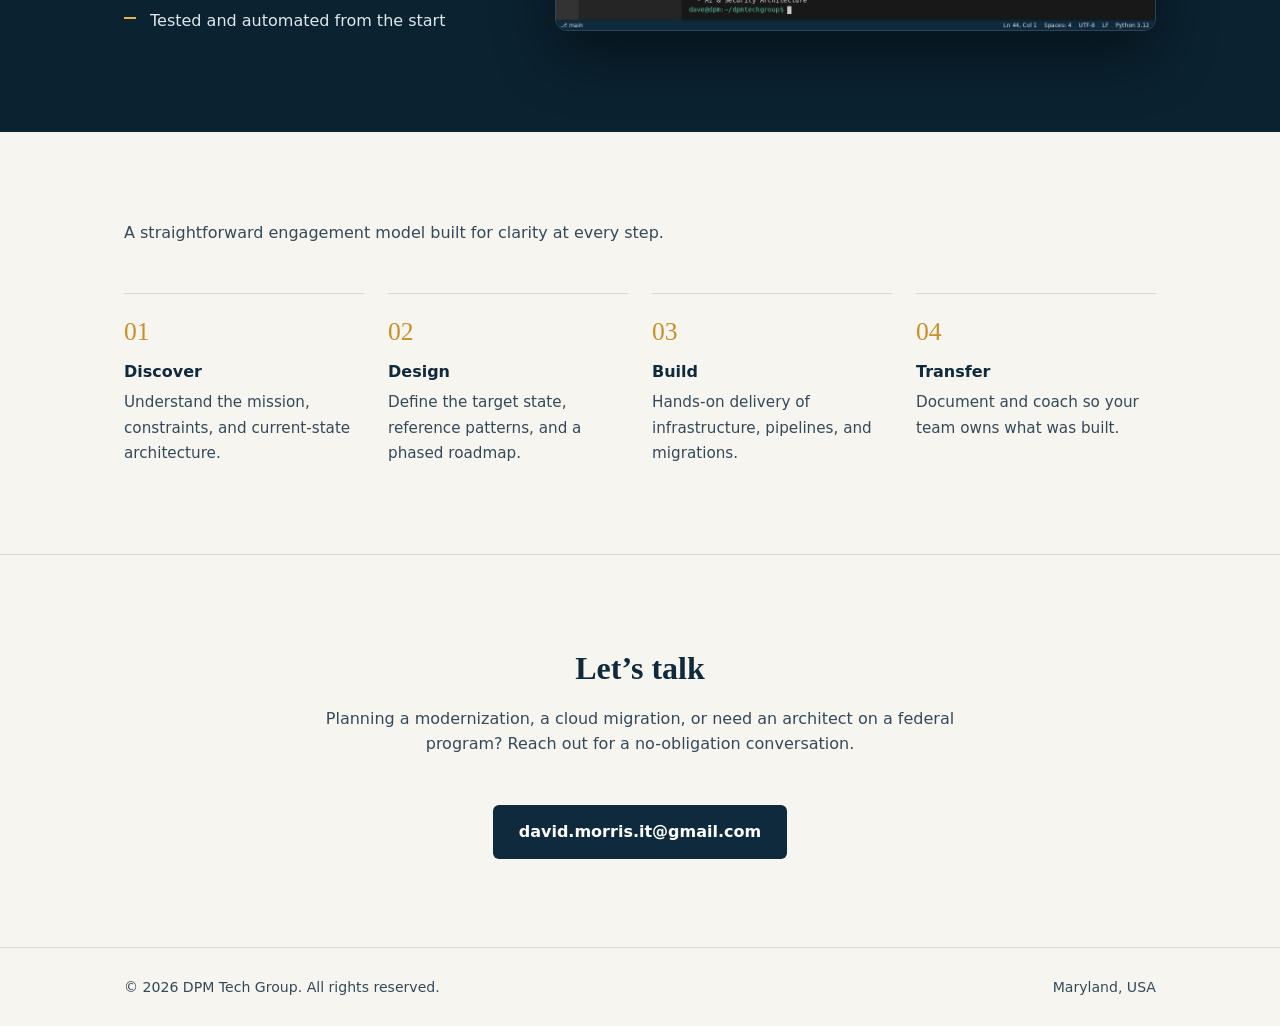
==== commit 0ca55ca9: "fixed PostgreSQL" ====
--- a/public/index.html
+++ b/public/index.html
@@ -134,7 +134,7 @@
             <li>Java, Python, C++, Rust, Node.js </li>
             <li>TypeScript/JavaScript/React/Angular</li>
             <li>AWS, Azure, Terraform, GitHub Actions, Docker, Kubernetes</li>
-            <li>Db2, PostGres, SQLite, mainframe integration</li>
+            <li>Db2, PostgreSQL, SQLite, mainframe integration</li>
           </ul>
         </div>
       </div>
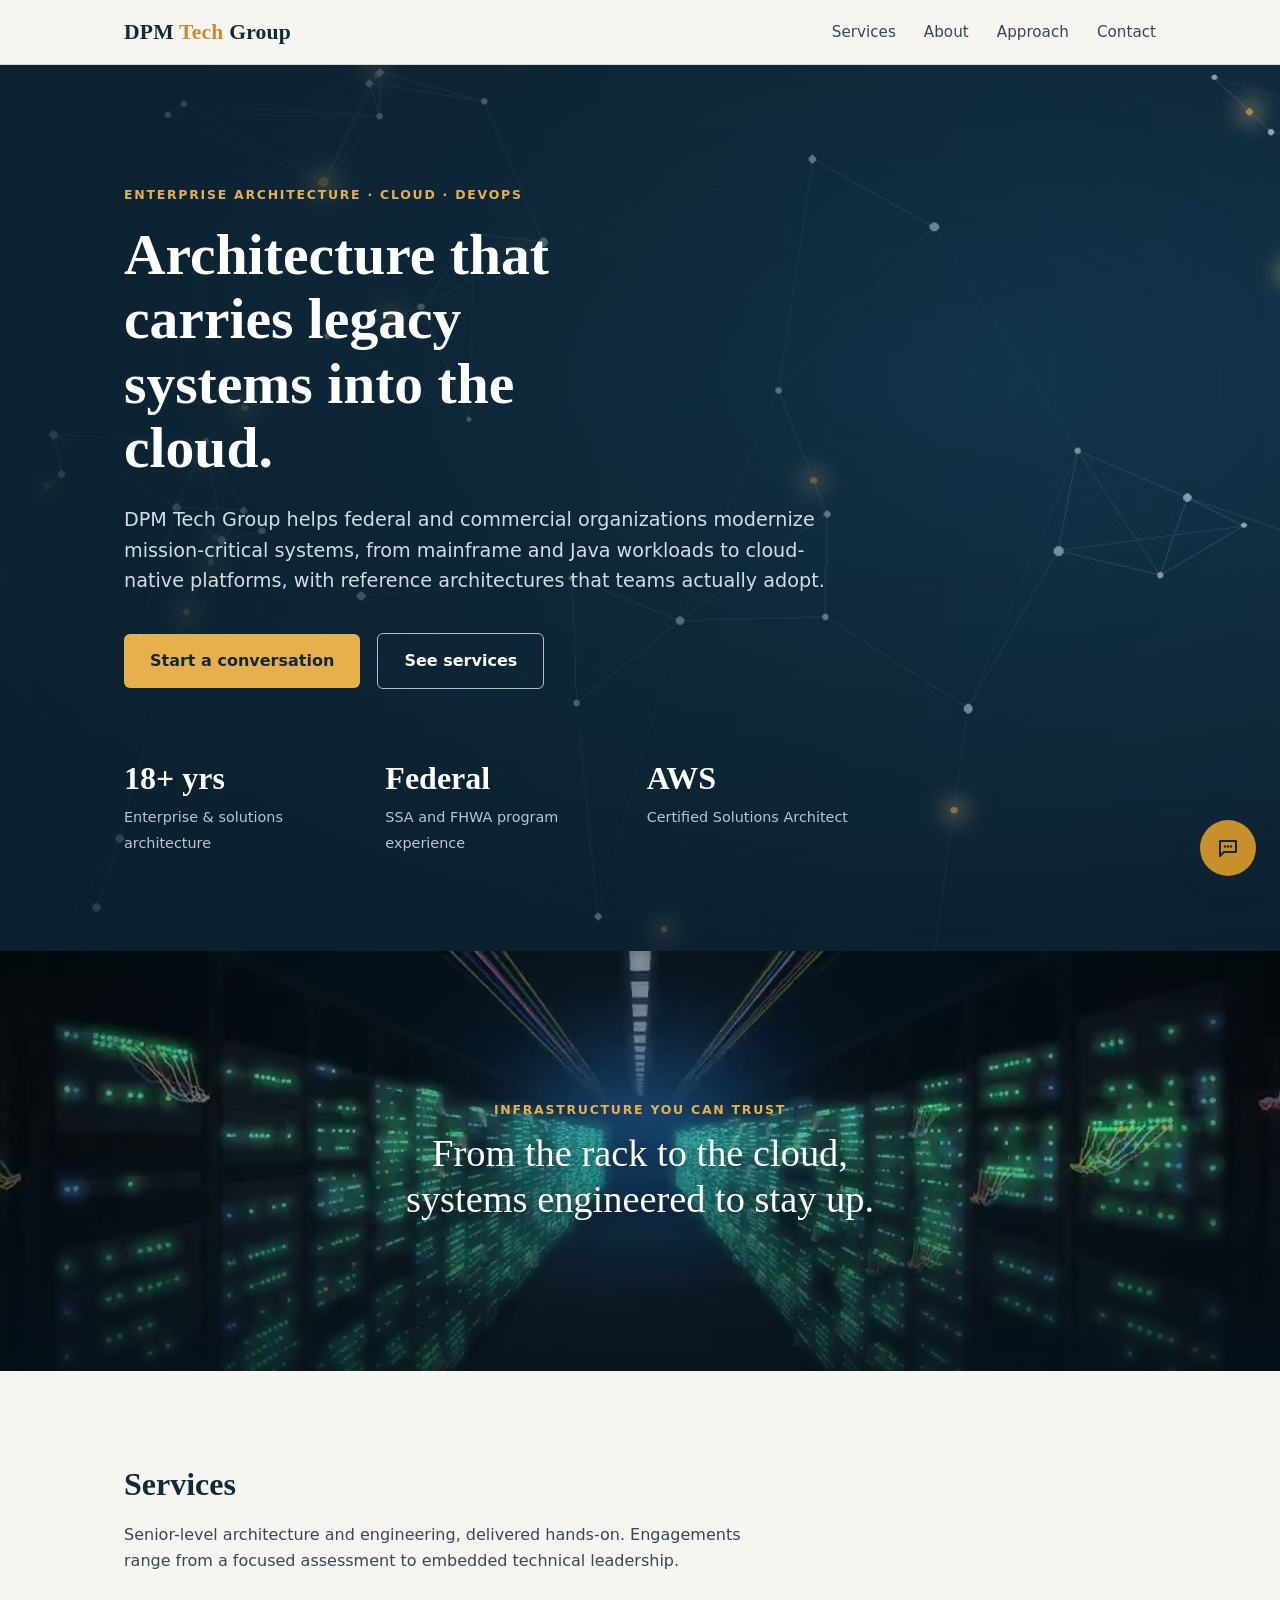
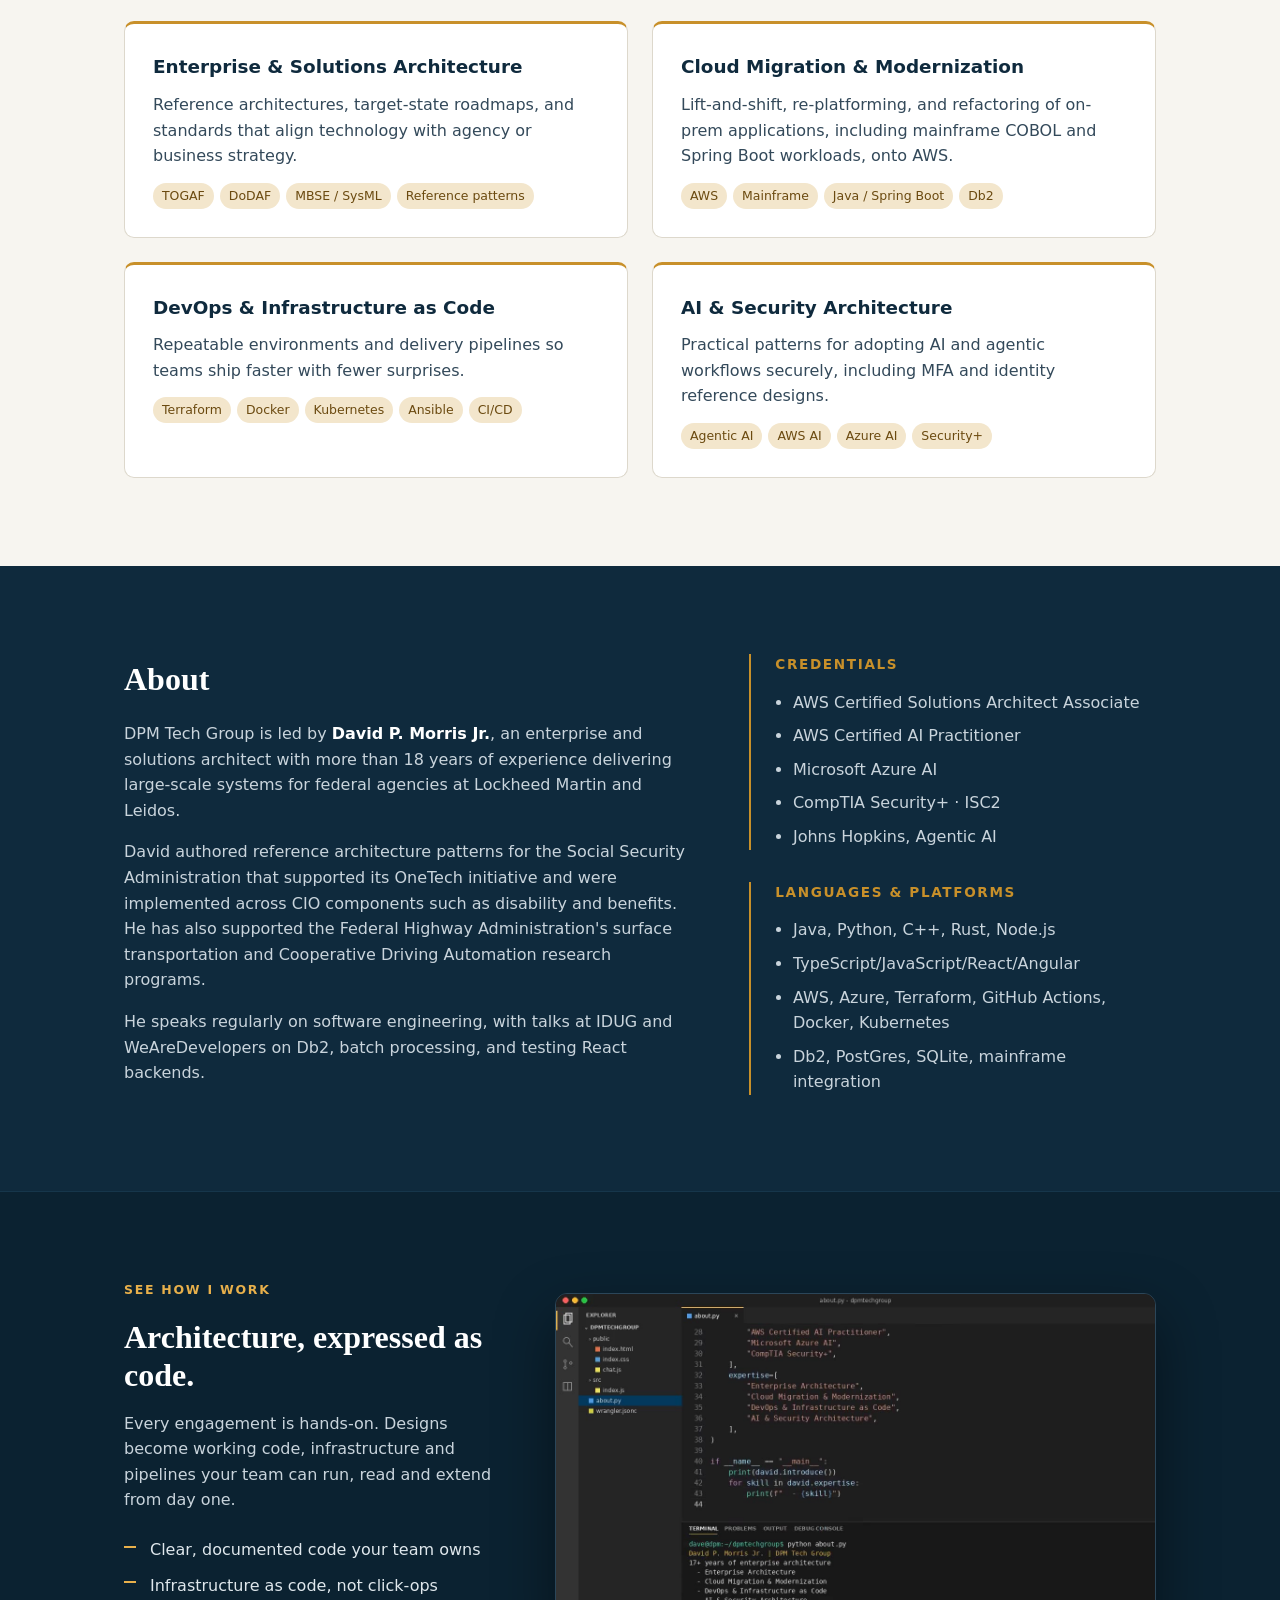
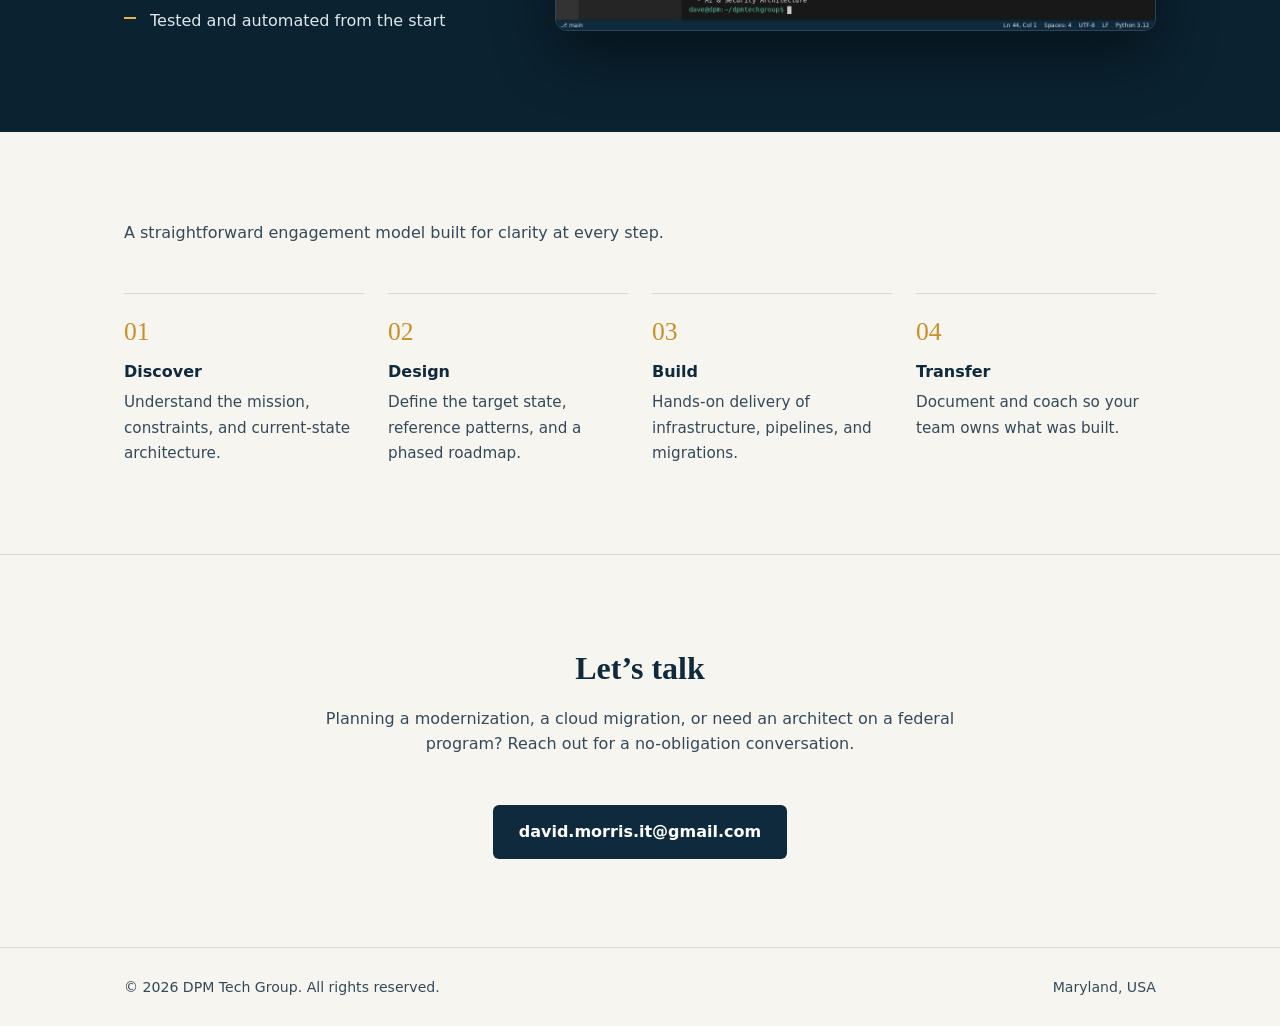
==== commit ee66afac: "moved javascript to main.js" ====
--- a/public/index.html
+++ b/public/index.html
@@ -134,7 +134,7 @@
             <li>Java, Python, C++, Rust, Node.js </li>
             <li>TypeScript/JavaScript/React/Angular</li>
             <li>AWS, Azure, Terraform, GitHub Actions, Docker, Kubernetes</li>
-            <li>Db2, PostgreSQL, SQLite, mainframe integration</li>
+            <li>Db2, PostGres, SQLite, mainframe integration</li>
           </ul>
         </div>
       </div>
@@ -196,76 +196,7 @@
   </svg>
 </a>
 
-<script>
-  document.getElementById('yr').textContent = new Date().getFullYear();
-
-  // Back-to-top button: show after scrolling one screen, smooth-scroll on click
-  (function () {
-    var btn = document.getElementById('toTop');
-    var reduceMotion = window.matchMedia('(prefers-reduced-motion: reduce)');
-    var ticking = false;
-
-    function update() {
-      btn.classList.toggle('show', window.scrollY > window.innerHeight * 0.8);
-      ticking = false;
-    }
-    window.addEventListener('scroll', function () {
-      if (!ticking) { ticking = true; requestAnimationFrame(update); }
-    }, { passive: true });
-    update();
-
-    btn.addEventListener('click', function (e) {
-      e.preventDefault();
-      window.scrollTo({ top: 0, behavior: reduceMotion.matches ? 'auto' : 'smooth' });
-      document.querySelector('.brand').focus({ preventScroll: true }); // keep keyboard focus at the top
-    });
-  })();
-
-    // "See how I work" video: start from the beginning when it scrolls into view, pause when it leaves
-  (function () {
-    var video = document.getElementById('howVideo');
-    if (!video || !('IntersectionObserver' in window)) return;
-    if (window.matchMedia('(prefers-reduced-motion: reduce)').matches) return; // poster only
-    var started = false;
-    new IntersectionObserver(function (entries) {
-      entries.forEach(function (entry) {
-        if (entry.isIntersecting) {
-          if (!started) { video.currentTime = 0; started = true; }
-          video.play().catch(function () {});
-        } else {
-          video.pause();
-        }
-      });
-    }, { threshold: 0.5 }).observe(video);
-  })();
-
-  // Mobile menu: toggle, close on link tap, Escape, or widening past the breakpoint
-  (function () {
-    var toggle = document.querySelector('.nav-toggle');
-    var menu = document.getElementById('mainMenu');
-    if (!toggle || !menu) return;
-    var wide = window.matchMedia('(min-width: 761px)');
-
-    function setOpen(open) {
-      menu.classList.toggle('open', open);
-      toggle.setAttribute('aria-expanded', String(open));
-      toggle.setAttribute('aria-label', open ? 'Close menu' : 'Open menu');
-    }
-    toggle.addEventListener('click', function () {
-      setOpen(toggle.getAttribute('aria-expanded') !== 'true');
-    });
-    menu.addEventListener('click', function (e) {
-      if (e.target.closest('a')) setOpen(false);
-    });
-    document.addEventListener('keydown', function (e) {
-      if (e.key === 'Escape' && menu.classList.contains('open')) { setOpen(false); toggle.focus(); }
-    });
-    document.addEventListener('click', function (e) {
-      if (menu.classList.contains('open') && !e.target.closest('.nav')) setOpen(false);
-    });
-    wide.addEventListener('change', function () { if (wide.matches) setOpen(false); });
-  })();
-</script>
+<script src="main.js" defer></script>
 <script src="chat.js" defer></script>
 </body>
 </html>
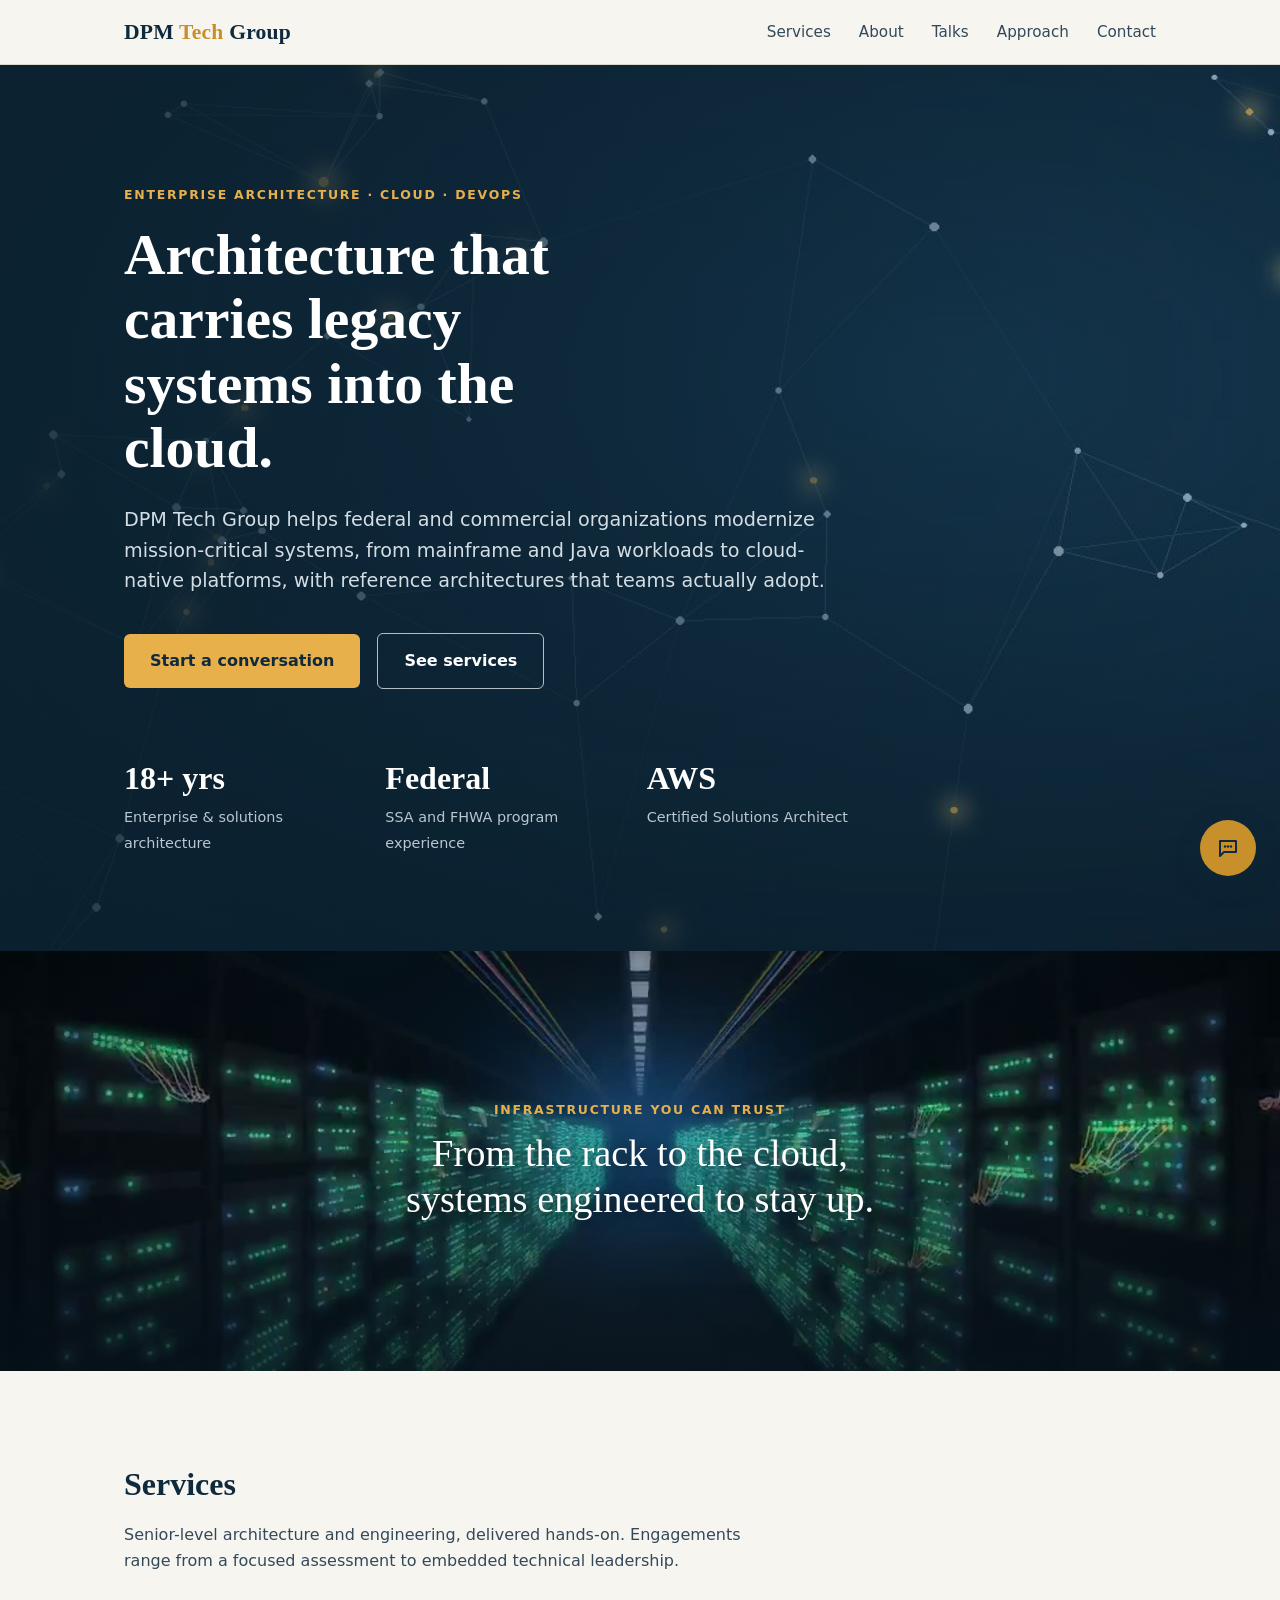
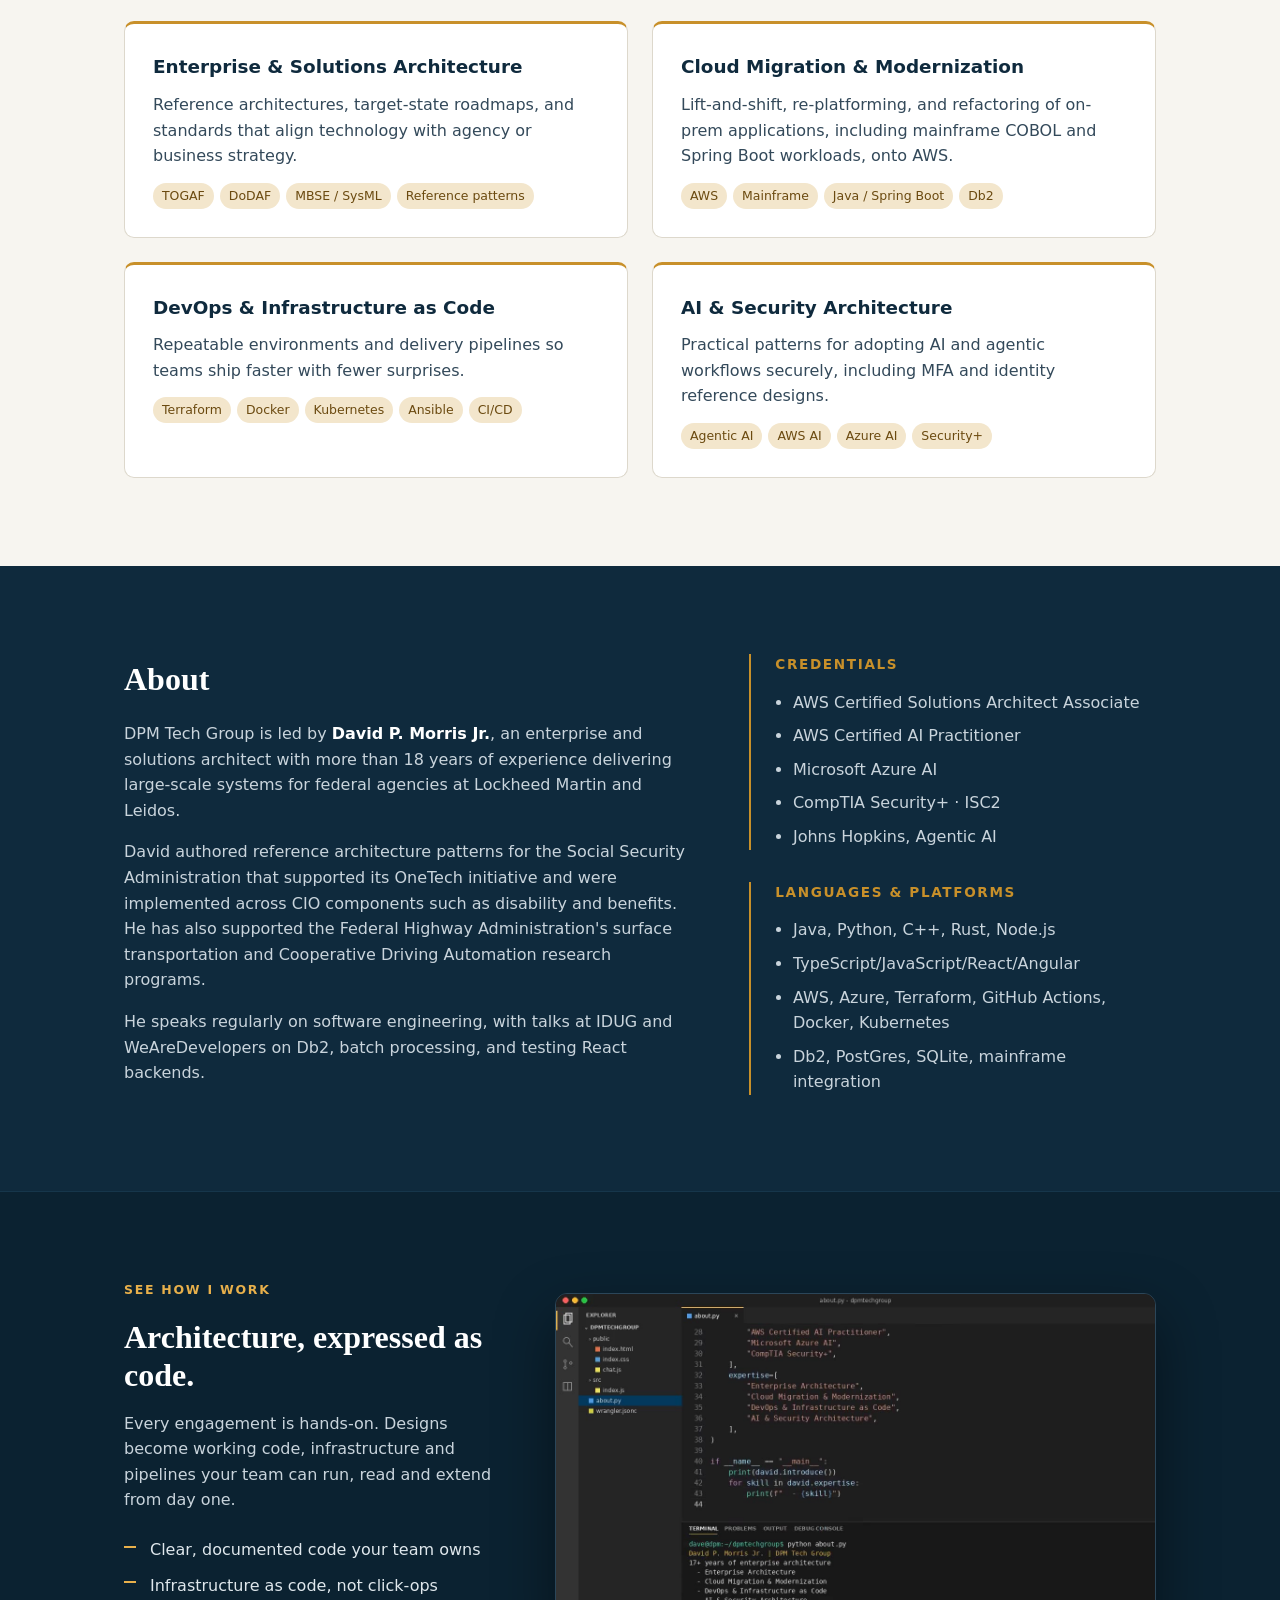
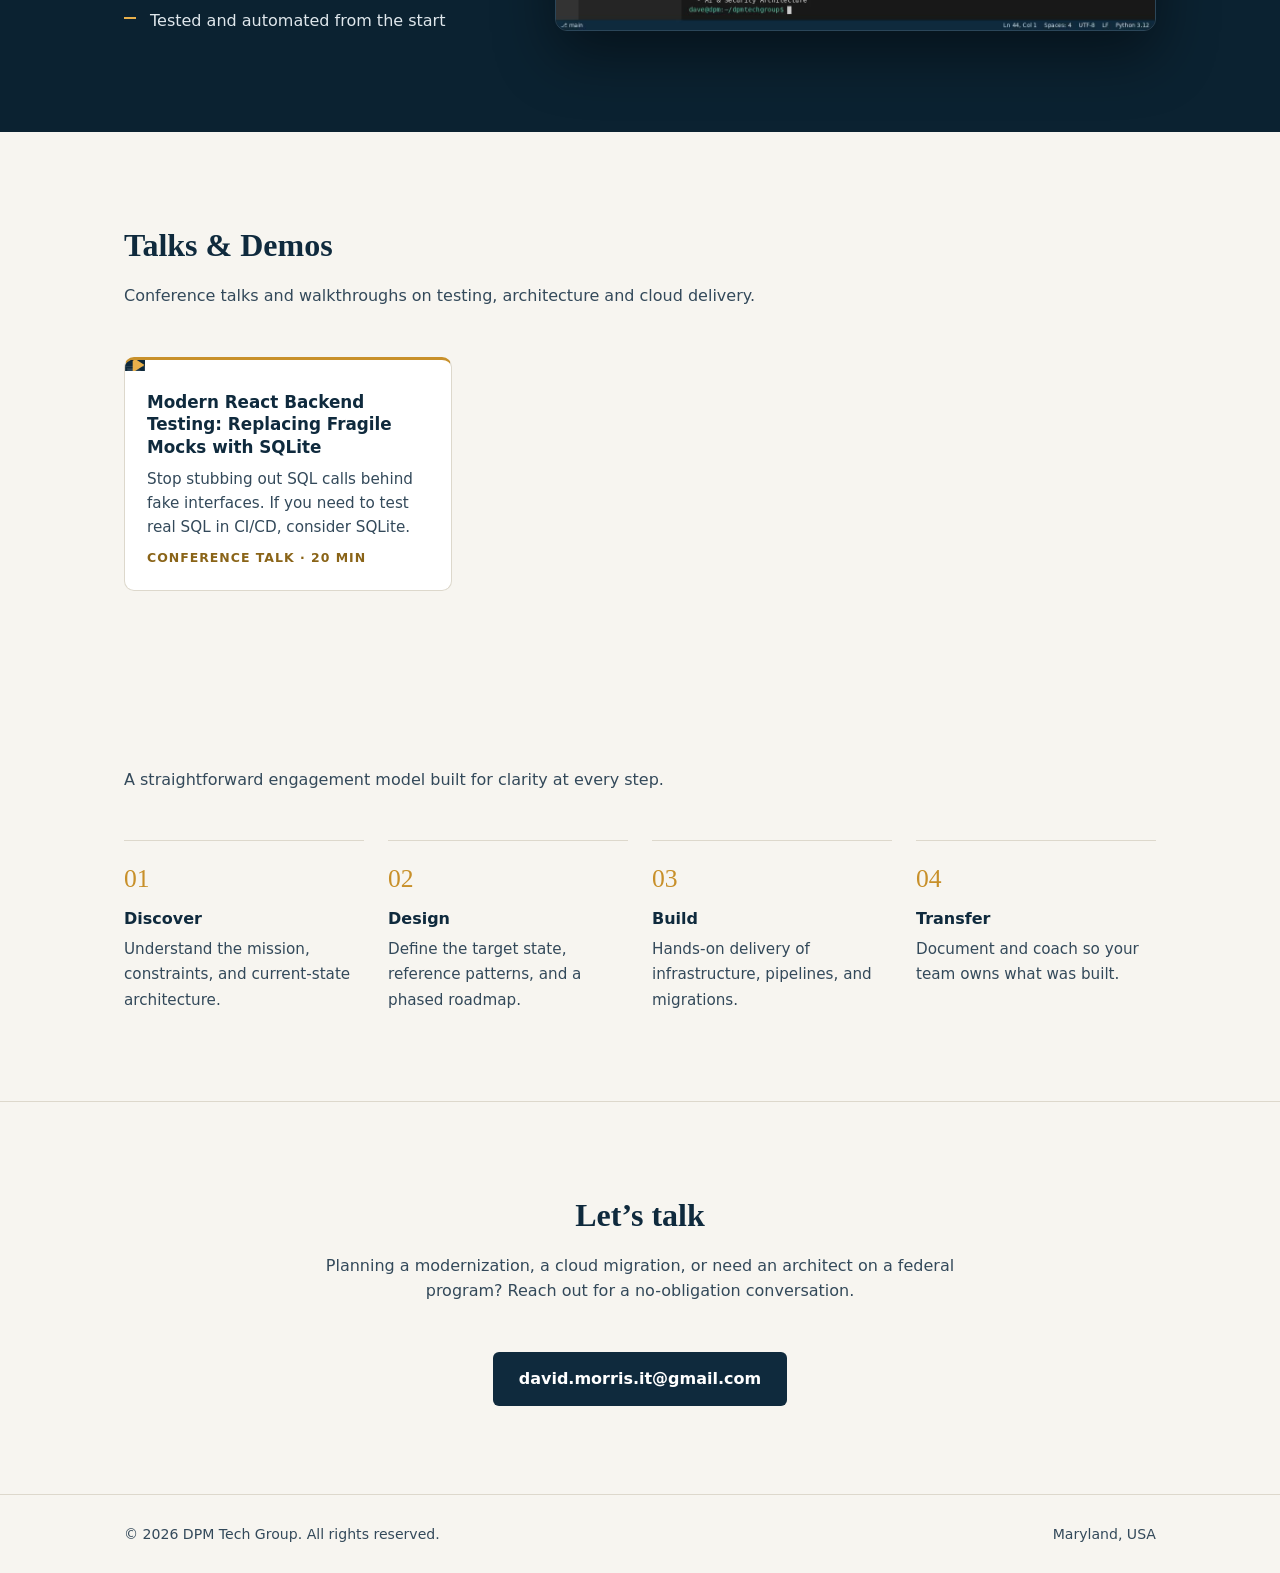
==== commit 4ef8e670: "added talks section" ====
--- a/public/index.html
+++ b/public/index.html
@@ -43,6 +43,7 @@
       <ul id="mainMenu">
         <li><a class="link" href="#services">Services</a></li>
         <li><a class="link" href="#about">About</a></li>
+        <li><a class="link" href="#talks">Talks</a></li>
         <li><a class="link" href="#approach">Approach</a></li>
         <li><a class="link" href="#contact">Contact</a></li>
       </ul>
@@ -160,7 +161,45 @@
       </figure>
     </div>
   </section>
-
+  
+  <section id="talks" class="talks">
+    <div class="wrap">
+      <h2>Talks &amp; Demos</h2>
+      <p class="section-intro">Conference talks and walkthroughs on testing, architecture and cloud delivery.</p>
+      <ul class="video-grid">
+        <li>
+          <button class="video-card" type="button" data-video-id="XgUa-TqjmiE"
+                  data-video-title="Modern React Backend Testing: Replacing Fragile Mocks with SQLite">
+            <span class="video-thumb">
+              <img src="https://i.ytimg.com/vi/XgUa-TqjmiE/hqdefault.jpg" alt="" loading="lazy" width="480" height="360">
+              <span class="video-play" aria-hidden="true">
+                <svg viewBox="0 0 24 24" width="26" height="26"><path d="M8 5v14l11-7z" fill="currentColor"/></svg>
+              </span>
+              <span class="video-length">20:18</span>
+            </span>
+            <span class="video-body">
+              <span class="video-title">Modern React Backend Testing: Replacing Fragile Mocks with SQLite</span>
+              <span class="video-desc">Stop stubbing out SQL calls behind fake interfaces. If you need to test real SQL in CI/CD, consider SQLite.</span>
+              <span class="video-meta">Conference talk &middot; 20 min</span>
+            </span>
+          </button>
+        </li>
+      </ul>
+    </div>
+  </section>
+
+  <dialog class="video-dialog" id="videoDialog" aria-labelledby="videoDialogTitle">
+    <div class="video-dialog-head">
+      <h3 id="videoDialogTitle"></h3>
+      <button type="button" class="video-dialog-close" aria-label="Close video">
+        <svg viewBox="0 0 24 24" width="22" height="22" aria-hidden="true"><path d="M6 6l12 12M18 6L6 18" stroke="currentColor" stroke-width="2.2" stroke-linecap="round"/></svg>
+      </button>
+    </div>
+    <div class="video-frame">
+      <iframe id="videoFrame" title="" allow="accelerometer; autoplay; encrypted-media; gyroscope; picture-in-picture; web-share"
+              referrerpolicy="strict-origin-when-cross-origin" allowfullscreen></iframe>
+    </div>
+  </dialog>
   <section id="approach" class="approach">
     <div class="wrap">
       <p class="section-intro">A straightforward engagement model built for clarity at every step.</p>
--- a/public/index.css
+++ b/public/index.css
@@ -280,4 +280,37 @@
   .nav ul.open { display: flex; }
   .nav ul li + li { border-top: 1px solid var(--rule); }
   .nav a.link { display: block; padding: 14px 0; font-size: 1.05rem; }
-}+}
+
+/* Talks & Demos */
+.video-grid { list-style: none; margin: 0; padding: 0; display: grid; grid-template-columns: repeat(auto-fill, minmax(300px, 1fr)); gap: 24px; }
+.video-card {
+  display: flex; flex-direction: column; width: 100%; height: 100%; padding: 0; text-align: left; cursor: pointer;
+  background: var(--card); border: 1px solid var(--rule); border-top: 3px solid var(--accent); border-radius: 10px;
+  overflow: hidden; font: inherit; color: inherit; transition: transform .15s ease, box-shadow .15s ease;
+}
+.video-card:hover { transform: translateY(-2px); box-shadow: 0 14px 30px rgba(15, 42, 61, .12); }
+.video-card:focus-visible { outline: 3px solid var(--accent); outline-offset: 3px; }
+.video-thumb { position: relative; display: block; aspect-ratio: 16 / 9; background: #0b2231; overflow: hidden; }
+.video-thumb img { width: 100%; height: 100%; object-fit: cover; display: block; }
+.video-play {
+  position: absolute; left: 50%; top: 50%; width: 64px; height: 64px; margin: -32px 0 0 -32px; border-radius: 50%;
+  display: flex; align-items: center; justify-content: center; padding-left: 4px; box-sizing: border-box;
+  background: rgba(15, 42, 61, .85); color: #e8b04b; border: 2px solid #e8b04b; transition: transform .15s ease;
+}
+.video-card:hover .video-play { transform: scale(1.08); }
+.video-length { position: absolute; right: 10px; bottom: 10px; padding: 2px 7px; border-radius: 4px; background: rgba(0, 0, 0, .78); color: #fff; font-size: .78rem; font-weight: 600; }
+.video-body { display: flex; flex-direction: column; gap: 8px; padding: 20px 22px 22px; }
+.video-title { font-weight: 700; font-size: 1.05rem; line-height: 1.35; color: var(--ink); }
+.video-desc { color: var(--ink-2); font-size: .95rem; }
+.video-meta { font-size: .78rem; font-weight: 600; letter-spacing: .08em; text-transform: uppercase; color: #8a6418; }
+
+.video-dialog { width: min(960px, 94vw); padding: 0; border: 0; border-radius: 12px; background: #0f2a3d; color: #fff; box-shadow: 0 30px 80px rgba(0, 0, 0, .5); }
+.video-dialog::backdrop { background: rgba(4, 12, 18, .78); }
+.video-dialog-head { display: flex; align-items: center; justify-content: space-between; gap: 16px; padding: 10px 10px 10px 20px; border-top: 4px solid #e8b04b; }
+.video-dialog-head h3 { margin: 0; font-size: 1rem; font-weight: 600; line-height: 1.4; }
+.video-dialog-close { flex: none; width: 44px; height: 44px; display: flex; align-items: center; justify-content: center; background: none; border: 0; border-radius: 8px; color: #c5d1dc; cursor: pointer; }
+.video-dialog-close:hover { color: #fff; background: rgba(255, 255, 255, .08); }
+.video-frame { aspect-ratio: 16 / 9; background: #000; }
+.video-frame iframe { width: 100%; height: 100%; border: 0; display: block; }
+@media (max-width: 760px) { .video-dialog { width: 100vw; max-width: 100vw; border-radius: 0; } }
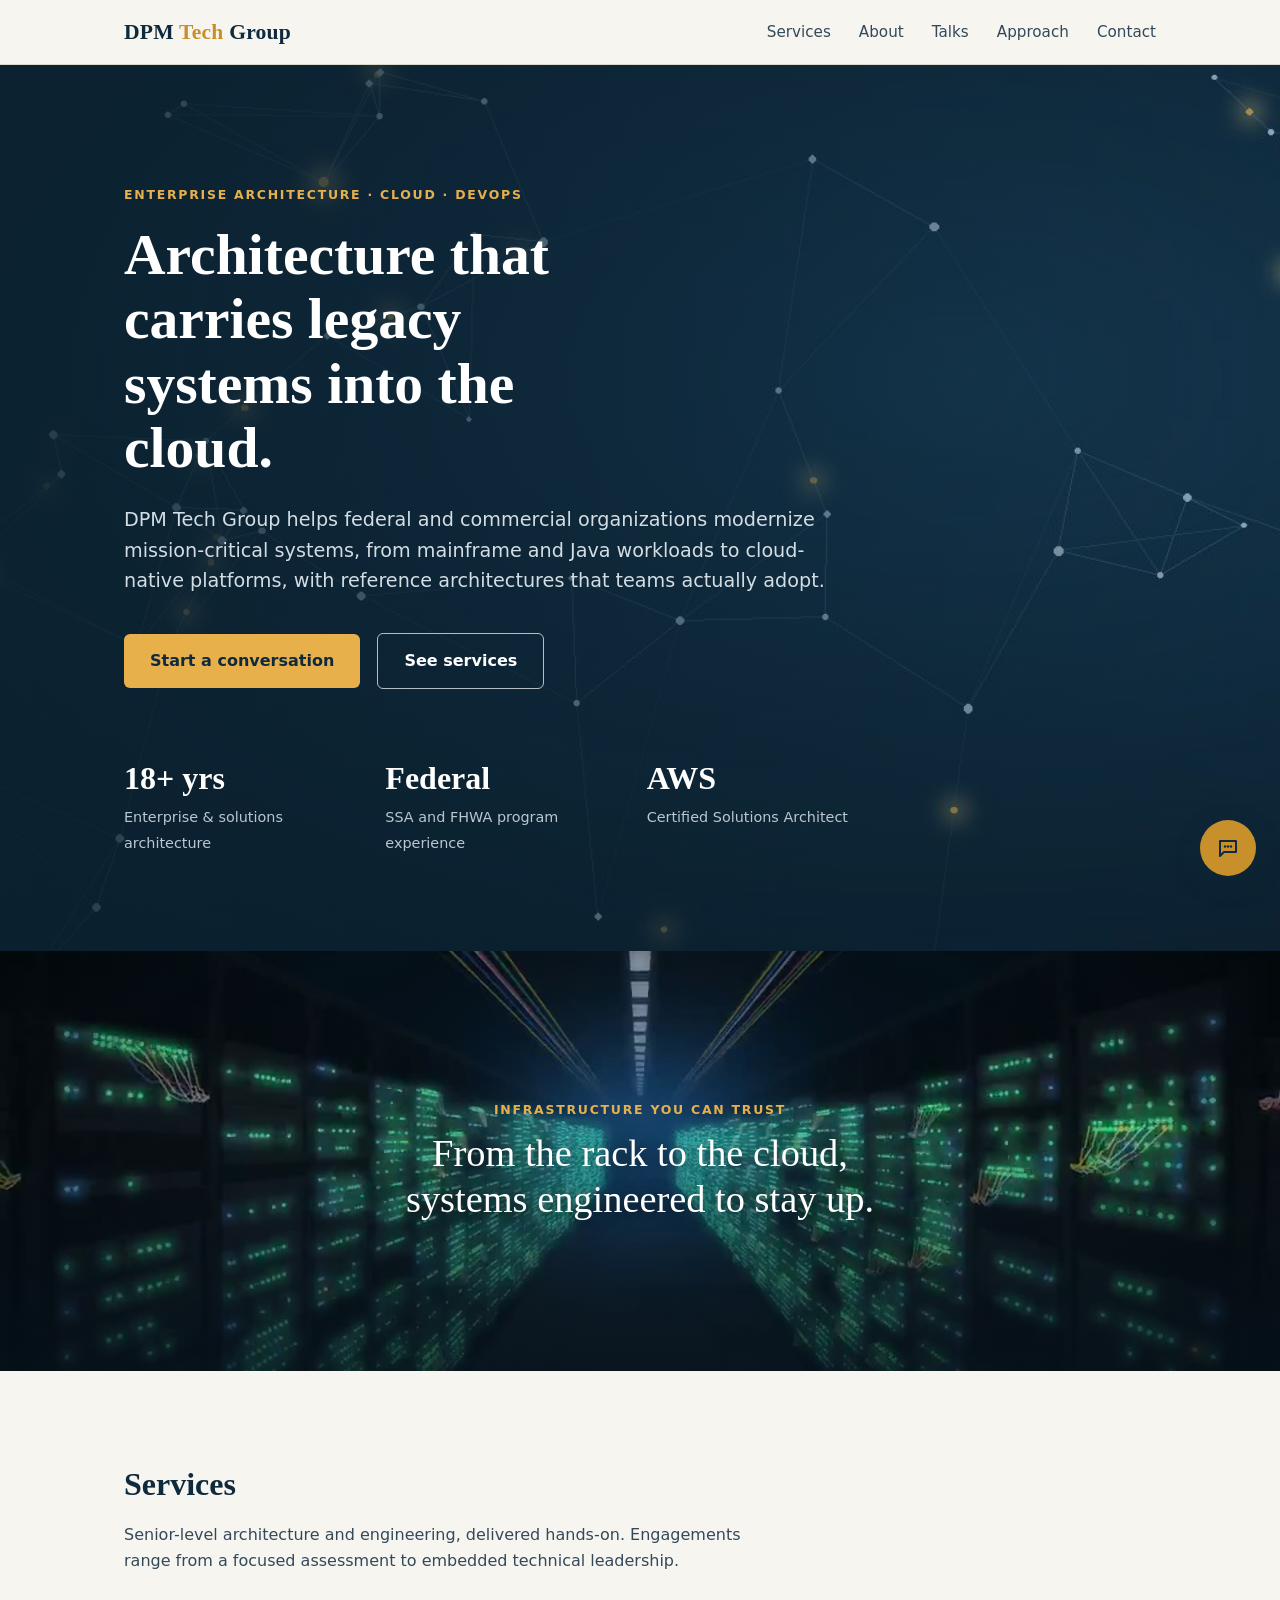
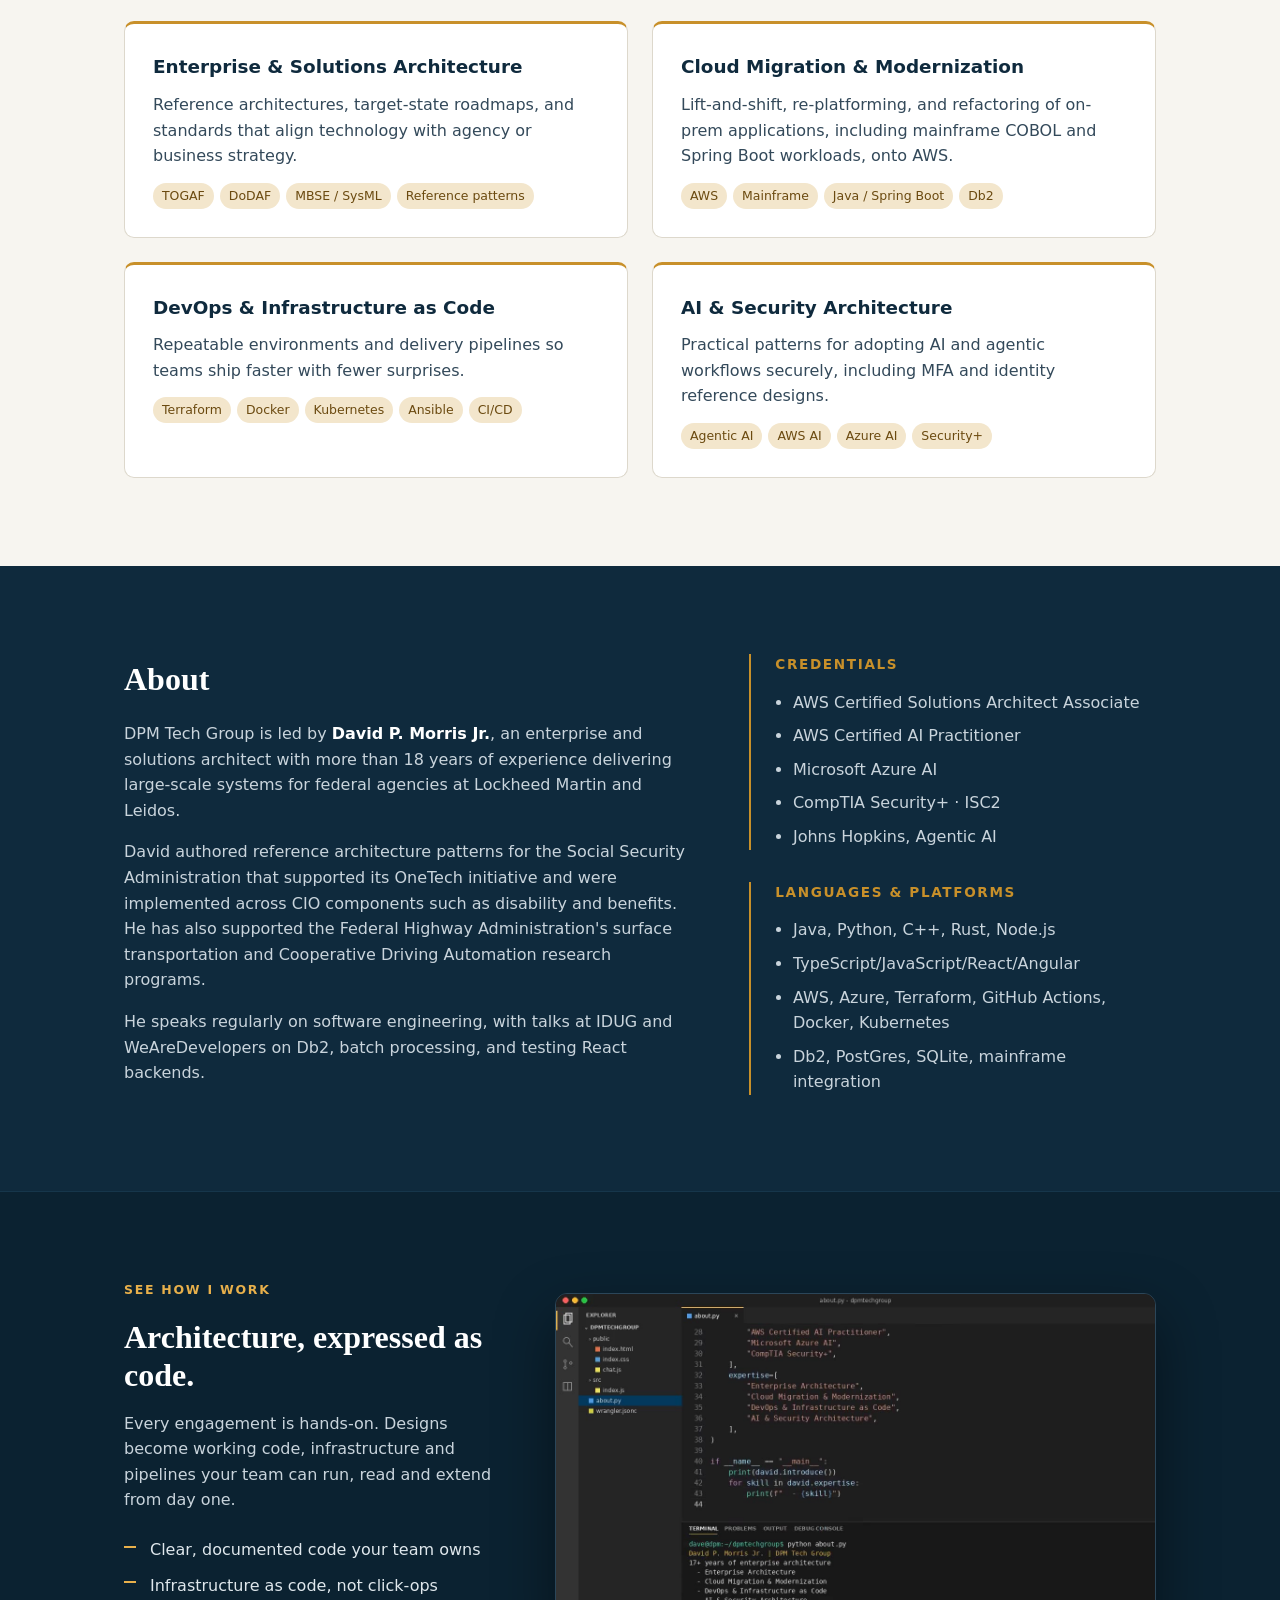
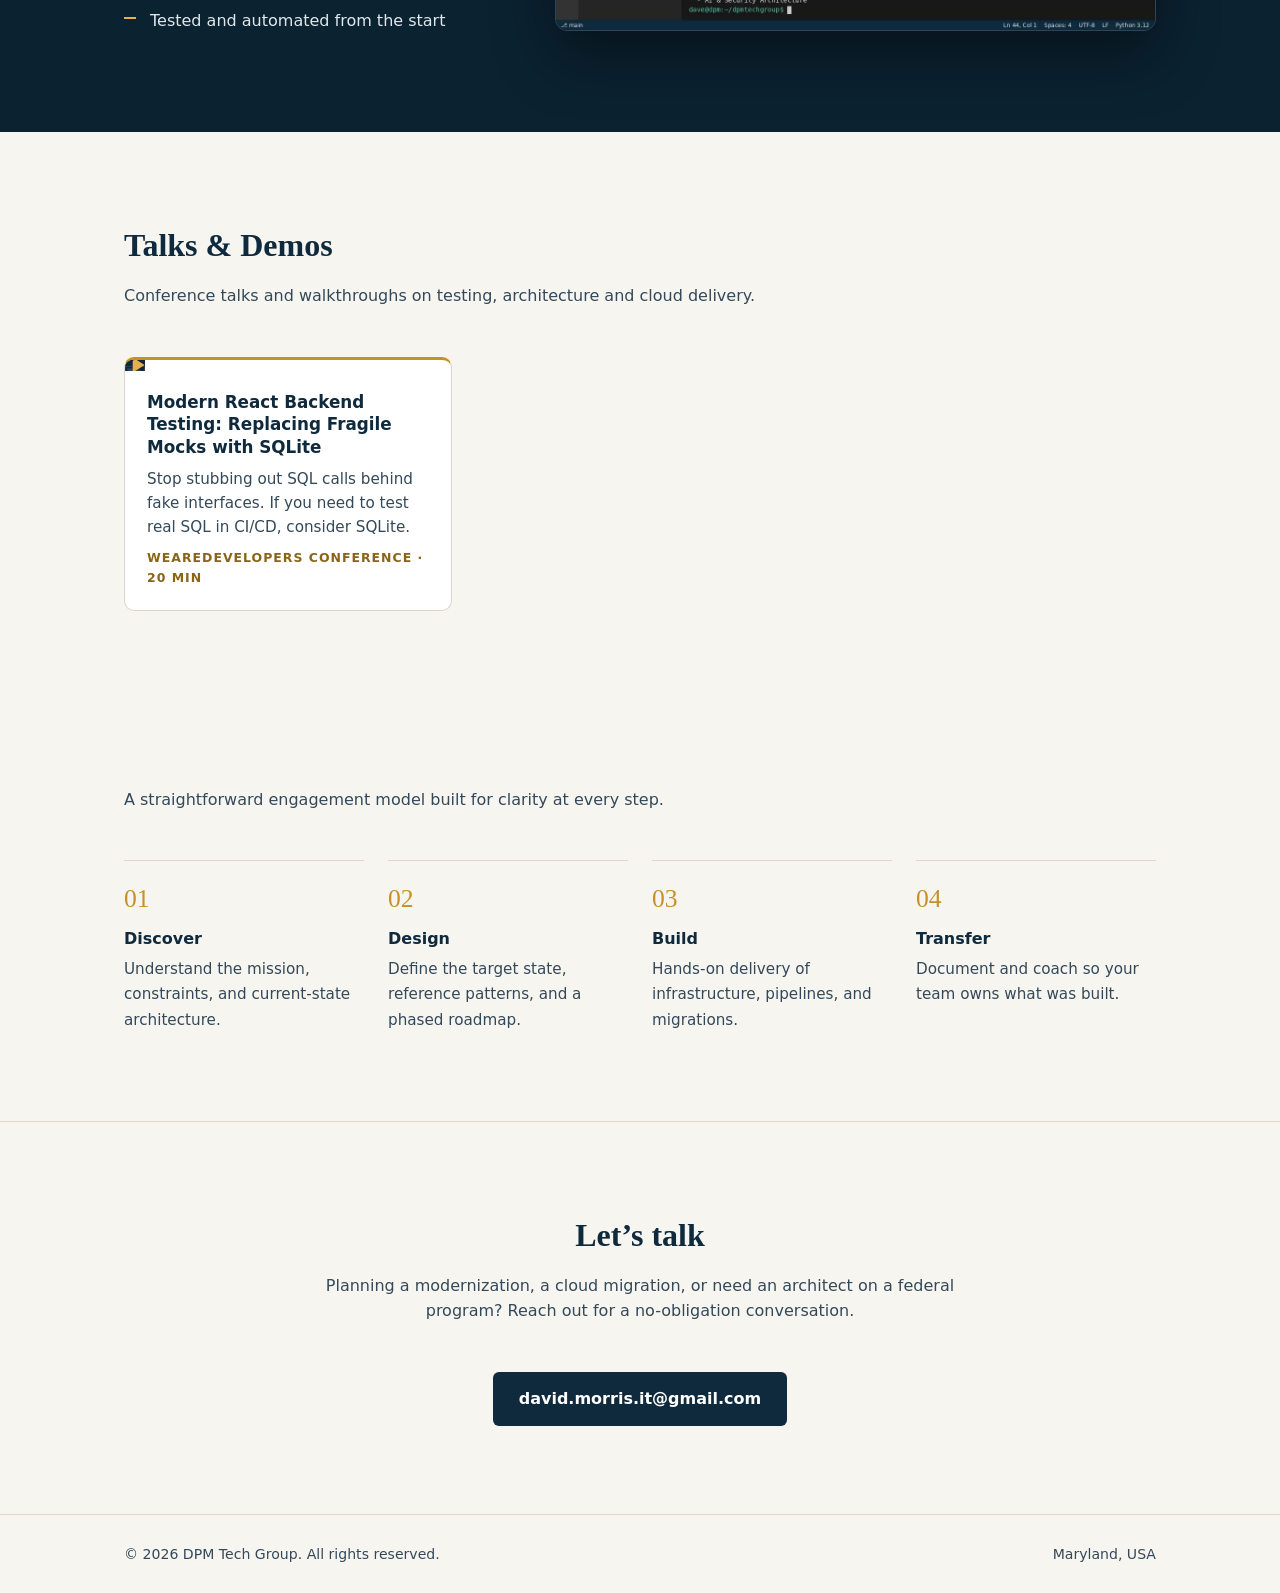
==== commit 1c4e1501: "update" ====
--- a/public/index.html
+++ b/public/index.html
@@ -180,7 +180,7 @@
             <span class="video-body">
               <span class="video-title">Modern React Backend Testing: Replacing Fragile Mocks with SQLite</span>
               <span class="video-desc">Stop stubbing out SQL calls behind fake interfaces. If you need to test real SQL in CI/CD, consider SQLite.</span>
-              <span class="video-meta">Conference talk &middot; 20 min</span>
+              <span class="video-meta">WeAreDevelopers Conference &middot; 20 min</span>
             </span>
           </button>
         </li>
